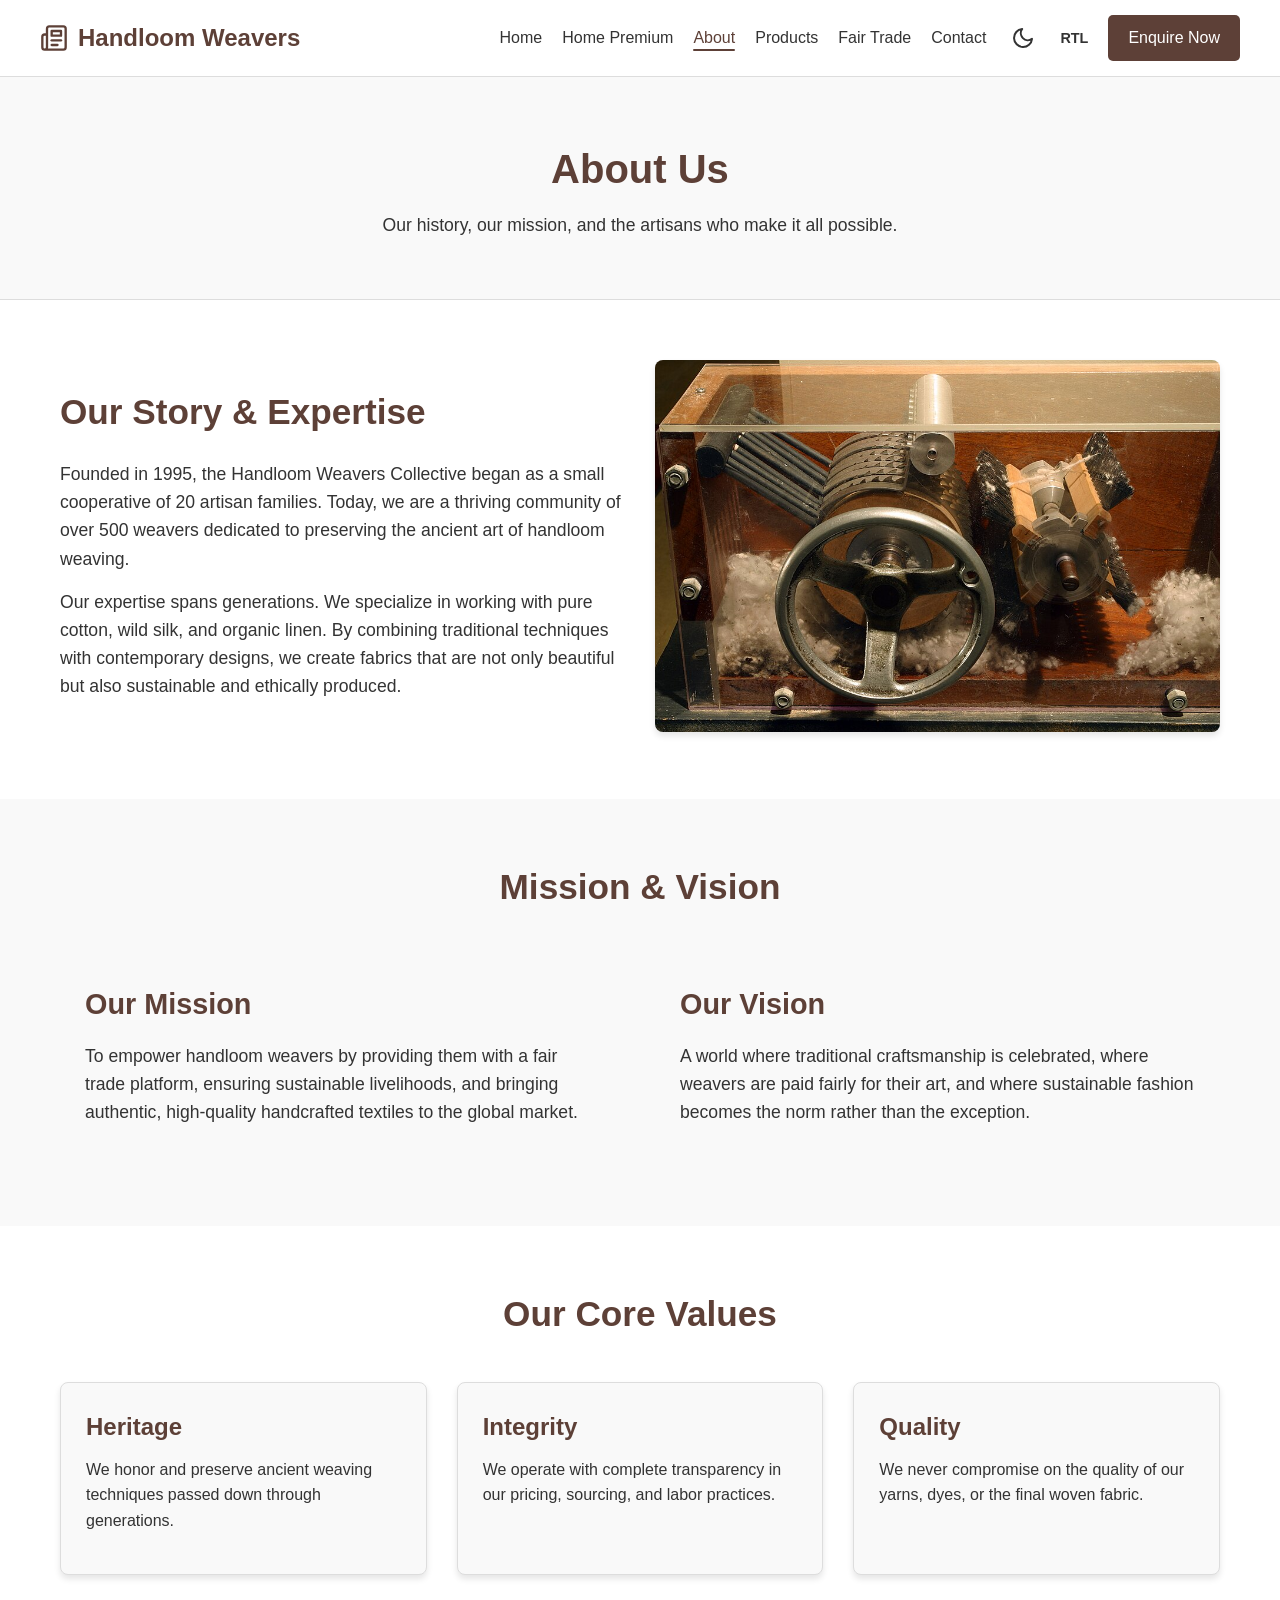
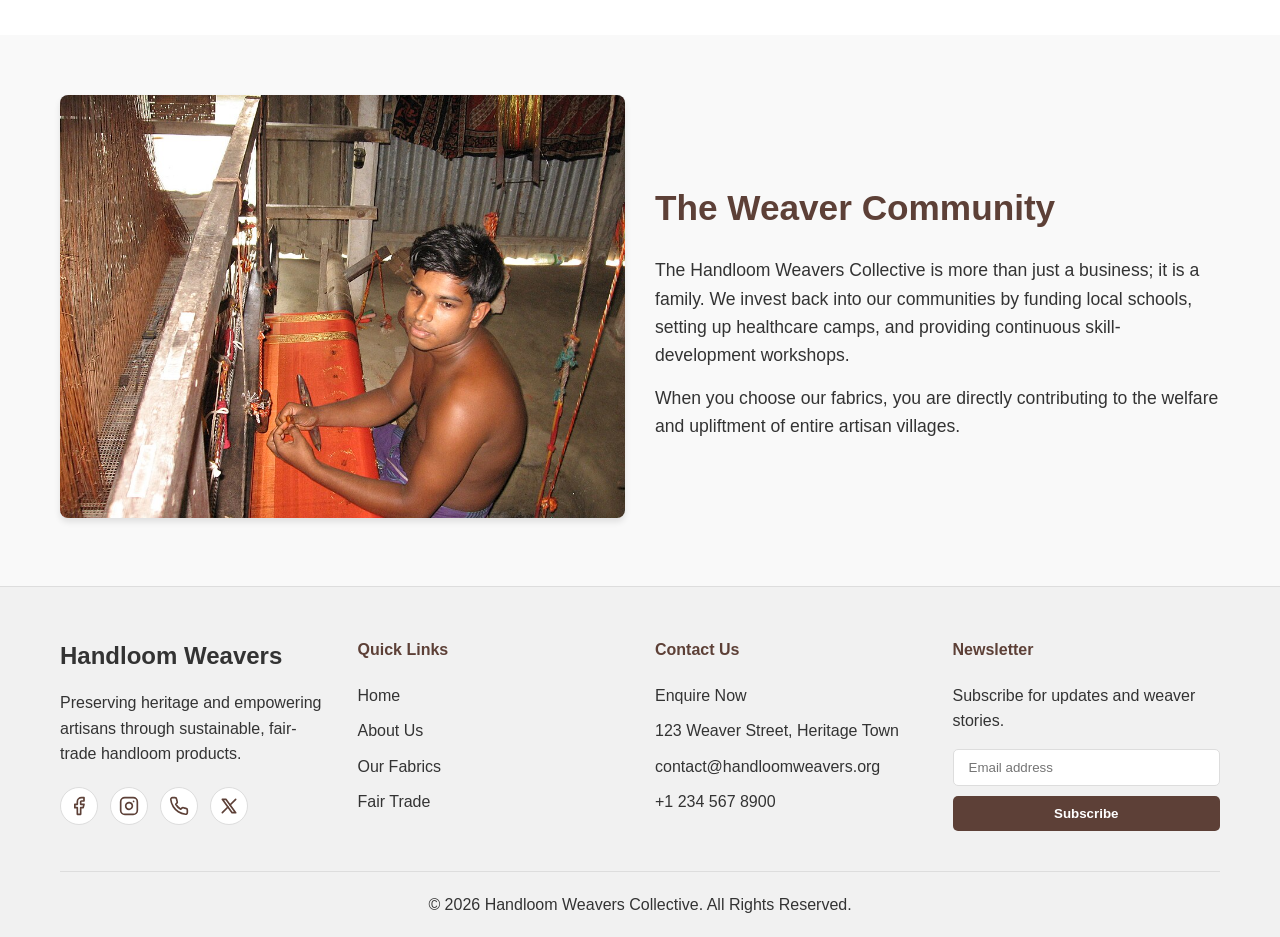
==== about.html @ 8467723a "firstPush" ====
<!DOCTYPE html>
<html lang="en" dir="ltr">
<head>
    <meta charset="UTF-8">
    <meta name="viewport" content="width=device-width, initial-scale=1.0">
    <title>Handloom Weavers Collective - About Us</title>
    <link rel="stylesheet" href="css/style.css">
</head>
<body>
    <!-- Header -->
    <header>
        <div class="container header-inner">
            <a href="index.html" class="logo">
                <svg xmlns="http://www.webkit.org/2000/svg" width="28" height="28" viewBox="0 0 24 24" fill="none" stroke="currentColor" stroke-width="2" stroke-linecap="round" stroke-linejoin="round">
                    <path d="M4 22h16a2 2 0 0 0 2-2V4a2 2 0 0 0-2-2H8a2 2 0 0 0-2 2v16a2 2 0 0 1-2 2Zm0 0a2 2 0 0 1-2-2v-9c0-1.1.9-2 2-2h2"/>
                    <path d="M18 14h-8"/>
                    <path d="M15 18h-5"/>
                    <path d="M10 6h8v4h-8V6Z"/>
                </svg>
                Handloom Weavers
            </a>
            
            <button class="icon-btn mobile-menu-btn" id="mobile-menu-btn">
                <svg xmlns="http://www.webkit.org/2000/svg" width="24" height="24" viewBox="0 0 24 24" fill="none" stroke="currentColor" stroke-width="2" stroke-linecap="round" stroke-linejoin="round"><line x1="4" x2="20" y1="12" y2="12"/><line x1="4" x2="20" y1="6" y2="6"/><line x1="4" x2="20" y1="18" y2="18"/></svg>
            </button>

            <ul class="nav-links" id="nav-links">
                <li><a href="index.html">Home</a></li>
                <li><a href="home-2.html">Home Premium</a></li>
                <li><a href="about.html" class="active">About</a></li>
                <li><a href="products.html">Products</a></li>
                <li><a href="fair-trade.html">Fair Trade</a></li>
                <li><a href="contact.html">Contact</a></li>
                <li class="header-actions">
                    <button class="icon-btn" id="theme-toggle" aria-label="Toggle Theme"></button>
                    <button class="icon-btn" id="dir-toggle" aria-label="Toggle Direction"></button>
                    <a href="contact.html" class="btn btn-primary">Enquire Now</a>
                </li>
            </ul>
        </div>
    </header>

    <!-- Page Header (Hero) -->
    <div style="background-color: var(--card-bg); padding: 60px 0; text-align: center; border-bottom: 1px solid var(--border-color);">
        <div class="container">
            <h1 style="color: var(--primary-color); font-size: 2.5rem; margin-bottom: 10px;">About Us</h1>
            <p style="font-size: 1.1rem; max-width: 600px; margin: 0 auto;">Our history, our mission, and the artisans who make it all possible.</p>
        </div>
    </div>

    <!-- Section 1: Our Story -->
    <section>
        <div class="container">
            <div class="grid grid-2" style="align-items: center;">
                <div>
                    <h2 class="section-title" style="text-align: left; margin-bottom: 20px;">Our Story & Expertise</h2>
                    <p style="margin-bottom: 15px; font-size: 1.1rem;">Founded in 1995, the Handloom Weavers Collective began as a small cooperative of 20 artisan families. Today, we are a thriving community of over 500 weavers dedicated to preserving the ancient art of handloom weaving.</p>
                    <p style="margin-bottom: 15px; font-size: 1.1rem;">Our expertise spans generations. We specialize in working with pure cotton, wild silk, and organic linen. By combining traditional techniques with contemporary designs, we create fabrics that are not only beautiful but also sustainable and ethically produced.</p>
                </div>
                <div>
                    <img src="assets/about_weavers.jpg" alt="Weavers working together" style="width: 100%; border-radius: 8px; box-shadow: var(--shadow);">
                </div>
            </div>
        </div>
    </section>

    <!-- Section 2: Mission & Vision -->
    <section style="background-color: var(--card-bg);">
        <div class="container text-center">
            <h2 class="section-title">Mission & Vision</h2>
            <div class="grid grid-2">
                <div class="card" style="border: none; box-shadow: none; background: transparent;">
                    <h3 style="color: var(--primary-color); font-size: 1.8rem; margin-bottom: 15px;">Our Mission</h3>
                    <p style="font-size: 1.1rem;">To empower handloom weavers by providing them with a fair trade platform, ensuring sustainable livelihoods, and bringing authentic, high-quality handcrafted textiles to the global market.</p>
                </div>
                <div class="card" style="border: none; box-shadow: none; background: transparent;">
                    <h3 style="color: var(--primary-color); font-size: 1.8rem; margin-bottom: 15px;">Our Vision</h3>
                    <p style="font-size: 1.1rem;">A world where traditional craftsmanship is celebrated, where weavers are paid fairly for their art, and where sustainable fashion becomes the norm rather than the exception.</p>
                </div>
            </div>
        </div>
    </section>

    <!-- Section 3: Core Values -->
    <section>
        <div class="container text-center">
            <h2 class="section-title">Our Core Values</h2>
            <div class="grid">
                <div class="card">
                    <h3 style="margin-bottom: 10px;">Heritage</h3>
                    <p>We honor and preserve ancient weaving techniques passed down through generations.</p>
                </div>
                <div class="card">
                    <h3 style="margin-bottom: 10px;">Integrity</h3>
                    <p>We operate with complete transparency in our pricing, sourcing, and labor practices.</p>
                </div>
                <div class="card">
                    <h3 style="margin-bottom: 10px;">Quality</h3>
                    <p>We never compromise on the quality of our yarns, dyes, or the final woven fabric.</p>
                </div>
            </div>
        </div>
    </section>

    <!-- Section 4: The Community -->
    <section style="background-color: var(--card-bg);">
        <div class="container">
            <div class="grid grid-2" style="align-items: center;">
                <div>
                    <img src="assets/weaver_silk.jpg" alt="Weaving Community" style="width: 100%; border-radius: 8px; box-shadow: var(--shadow);">
                </div>
                <div>
                    <h2 class="section-title" style="text-align: left; margin-bottom: 20px;">The Weaver Community</h2>
                    <p style="margin-bottom: 15px; font-size: 1.1rem;">The Handloom Weavers Collective is more than just a business; it is a family. We invest back into our communities by funding local schools, setting up healthcare camps, and providing continuous skill-development workshops.</p>
                    <p style="font-size: 1.1rem;">When you choose our fabrics, you are directly contributing to the welfare and upliftment of entire artisan villages.</p>
                </div>
            </div>
        </div>
    </section>

    <!-- Footer -->
    <footer>
        <div class="container">
            <div class="footer-grid">
                <div class="footer-col">
                    <a href="index.html" class="logo" style="margin-bottom: 15px;">
                        Handloom Weavers
                    </a>
                    <p>Preserving heritage and empowering artisans through sustainable, fair-trade handloom products.</p>
                    <div class="social-icons">
                        <a href="#" aria-label="Facebook"><svg xmlns="http://www.webkit.org/2000/svg" width="20" height="20" viewBox="0 0 24 24" fill="none" stroke="currentColor" stroke-width="2" stroke-linecap="round" stroke-linejoin="round"><path d="M18 2h-3a5 5 0 0 0-5 5v3H7v4h3v8h4v-8h3l1-4h-4V7a1 1 0 0 1 1-1h3z"/></svg></a>
                        <a href="#" aria-label="Instagram"><svg xmlns="http://www.webkit.org/2000/svg" width="20" height="20" viewBox="0 0 24 24" fill="none" stroke="currentColor" stroke-width="2" stroke-linecap="round" stroke-linejoin="round"><rect width="20" height="20" x="2" y="2" rx="5" ry="5"/><path d="M16 11.37A4 4 0 1 1 12.63 8 4 4 0 0 1 16 11.37z"/><line x1="17.5" x2="17.51" y1="6.5" y2="6.5"/></svg></a>
                        <a href="#" aria-label="WhatsApp"><svg xmlns="http://www.webkit.org/2000/svg" width="20" height="20" viewBox="0 0 24 24" fill="none" stroke="currentColor" stroke-width="2" stroke-linecap="round" stroke-linejoin="round"><path d="M22 16.92v3a2 2 0 0 1-2.18 2 19.79 19.79 0 0 1-8.63-3.07 19.5 19.5 0 0 1-6-6 19.79 19.79 0 0 1-3.07-8.67A2 2 0 0 1 4.11 2h3a2 2 0 0 1 2 1.72 12.84 12.84 0 0 0 .7 2.81 2 2 0 0 1-.45 2.11L8.09 9.91a16 16 0 0 0 6 6l1.27-1.27a2 2 0 0 1 2.11-.45 12.84 12.84 0 0 0 2.81.7A2 2 0 0 1 22 16.92z"/></svg></a>
                        <a href="#" aria-label="X (Twitter)"><svg xmlns="http://www.webkit.org/2000/svg" width="20" height="20" viewBox="0 0 24 24" fill="none" stroke="currentColor" stroke-width="2" stroke-linecap="round" stroke-linejoin="round"><path d="M4 4l11.733 16h4.267l-11.733 -16z"/><path d="M4 20l6.768 -6.768m2.46 -2.46l6.772 -6.772"/></svg></a>
                    </div>
                </div>
                <div class="footer-col">
                    <h4>Quick Links</h4>
                    <ul>
                        <li><a href="index.html">Home</a></li>
                        <li><a href="about.html">About Us</a></li>
                        <li><a href="products.html">Our Fabrics</a></li>
                        <li><a href="fair-trade.html">Fair Trade</a></li>
                    </ul>
                </div>
                <div class="footer-col">
                    <h4>Contact Us</h4>
                    <ul>
                        <li><a href="contact.html">Enquire Now</a></li>
                        <li>123 Weaver Street, Heritage Town</li>
                        <li>contact@handloomweavers.org</li>
                        <li>+1 234 567 8900</li>
                    </ul>
                </div>
                <div class="footer-col">
                    <h4>Newsletter</h4>
                    <p style="margin-bottom: 15px;">Subscribe for updates and weaver stories.</p>
                    <form action="#" class="footer-newsletter" onsubmit="event.preventDefault(); alert('Subscribed successfully!');">
                        <input type="email" placeholder="Email address" required>
                        <button type="submit" class="btn btn-primary">Subscribe</button>
                    </form>
                </div>
            </div>
            <div class="footer-bottom">
                <p>&copy; 2026 Handloom Weavers Collective. All Rights Reserved.</p>
            </div>
        </div>
    </footer>

    <!-- Back to Top Button -->
    <button id="backToTop" class="back-to-top" aria-label="Back to top">
        <svg xmlns="http://www.webkit.org/2000/svg" width="24" height="24" viewBox="0 0 24 24" fill="none" stroke="currentColor" stroke-width="2" stroke-linecap="round" stroke-linejoin="round"><path d="m18 15-6-6-6 6"/></svg>
    </button>

    <script src="js/script.js"></script>
</body>
</html>
---- css/style.css ----
:root {
    --primary-color: #5d4037; /* Dark Brown */
    --secondary-color: #d4a373; /* Soft Orange/Tan */
    --bg-color: #ffffff;
    --text-color: #333333;
    --card-bg: #f9f9f9;
    --border-color: #dddddd;
    --header-bg: #ffffff;
    --footer-bg: #f1f1f1;
    --btn-primary-text: #ffffff;
    --btn-secondary-text: #5d4037;
    --shadow: 0 4px 6px rgba(0,0,0,0.1);
}

[data-theme="dark"] {
    --primary-color: #d4a373;
    --secondary-color: #5d4037;
    --bg-color: #121212;
    --text-color: #e0e0e0;
    --card-bg: #1e1e1e;
    --border-color: #333333;
    --header-bg: #1a1a1a;
    --footer-bg: #0d0d0d;
    --btn-primary-text: #121212;
    --btn-secondary-text: #d4a373;
    --shadow: 0 4px 6px rgba(255,255,255,0.05);
}

/* Global Reset & Base */
* { box-sizing: border-box; margin: 0; padding: 0; }
body {
    font-family: 'Segoe UI', Tahoma, Geneva, Verdana, sans-serif;
    background-color: var(--bg-color);
    color: var(--text-color);
    line-height: 1.6;
    transition: background-color 0.3s, color 0.3s;
}

/* Logical properties for RTL/LTR support */
.container {
    max-width: 1200px;
    margin: 0 auto;
    padding: 0 20px;
}

/* Header */
header {
    background-color: var(--header-bg);
    border-bottom: 1px solid var(--border-color);
    position: sticky;
    top: 0;
    z-index: 1000;
}
.header-inner {
    display: flex;
    justify-content: space-between;
    align-items: center;
    padding: 15px 0;
}
.logo {
    font-size: 1.5rem;
    font-weight: bold;
    color: var(--primary-color);
    text-decoration: none;
    display: flex;
    align-items: center;
    gap: 10px;
}
.nav-links {
    display: flex;
    gap: 20px;
    list-style: none;
    align-items: center;
}
.nav-links a {
    text-decoration: none;
    color: var(--text-color);
    font-weight: 500;
    transition: color 0.3s;
    position: relative;
}

.nav-links a:not(.btn):hover,
.nav-links a:not(.btn).active {
    color: var(--primary-color);
}

.nav-links a:not(.btn).active::after {
    content: '';
    position: absolute;
    bottom: -5px;
    left: 0;
    width: 100%;
    height: 2px;
    background-color: var(--primary-color);
    border-radius: 2px;
}
.header-actions {
    display: flex;
    align-items: center;
    gap: 15px;
}
.icon-btn {
    background: none;
    border: none;
    color: var(--text-color);
    cursor: pointer;
    font-size: 1.2rem;
    display: flex;
    align-items: center;
    justify-content: center;
    padding: 5px;
}

/* Buttons */
.btn {
    padding: 10px 20px;
    border-radius: 5px;
    font-weight: 600;
    cursor: pointer;
    text-decoration: none;
    display: inline-block;
    border: none;
    transition: opacity 0.2s;
    text-align: center;
}
.btn:hover { opacity: 0.9; }
.btn.btn-primary {
    background-color: var(--primary-color);
    color: var(--btn-primary-text);
}
.btn.btn-secondary {
    background-color: transparent;
    border: 2px solid var(--primary-color);
    color: var(--primary-color);
}
[data-theme="dark"] .btn.btn-secondary {
    border-color: var(--primary-color);
    color: var(--primary-color);
}

/* Hero Section */
.hero {
    padding: 100px 0;
    text-align: center;
    background-color: var(--card-bg);
    border-bottom: 1px solid var(--border-color);
    background-size: cover;
    background-position: center;
    position: relative;
}
.hero-premium {
    padding: 120px 0;
    background: linear-gradient(rgba(0,0,0,0.5), rgba(0,0,0,0.5)), url('../assets/hero-bg.jpg');
    background-size: cover;
    background-position: center;
    color: #ffffff;
}
.hero-premium h1, .hero-premium p {
    color: #ffffff;
}
.hero h1 {
    font-size: 3rem;
    margin-bottom: 20px;
    color: var(--primary-color);
}
.hero-premium h1 {
    color: #ffffff;
}
.hero p {
    font-size: 1.2rem;
    margin-bottom: 30px;
    max-width: 800px;
    margin-inline: auto;
}
.hero-actions {
    display: flex;
    gap: 15px;
    justify-content: center;
}

/* Sections */
section { padding: 60px 0; }
.section-title {
    text-align: center;
    font-size: 2.2rem;
    margin-bottom: 40px;
    color: var(--primary-color);
}
.section-subtitle {
    text-align: center;
    font-size: 1.2rem;
    margin-bottom: 40px;
    margin-top: -20px;
}
.grid {
    display: grid;
    grid-template-columns: repeat(auto-fit, minmax(300px, 1fr));
    gap: 30px;
}
.grid-2 {
    grid-template-columns: repeat(auto-fit, minmax(400px, 1fr));
}

/* Cards */
.card {
    background-color: var(--card-bg);
    border: 1px solid var(--border-color);
    border-radius: 8px;
    padding: 25px;
    box-shadow: var(--shadow);
    transition: transform 0.2s;
}
.card:hover { transform: translateY(-5px); }
.card img {
    width: 100%;
    height: 250px;
    object-fit: cover;
    border-radius: 5px;
    margin-bottom: 15px;
}
.card h3 { margin-bottom: 10px; color: var(--primary-color); font-size: 1.5rem; }
.card p { margin-bottom: 15px; }

/* Forms */
.form-group { margin-bottom: 20px; text-align: start; }
.form-group label {
    display: block;
    margin-bottom: 5px;
    font-weight: 500;
}
.form-control {
    width: 100%;
    padding: 12px;
    border: 1px solid var(--border-color);
    border-radius: 5px;
    background-color: var(--bg-color);
    color: var(--text-color);
    font-family: inherit;
}
textarea.form-control { resize: vertical; min-height: 120px; }

/* Contact Section */
.contact-grid {
    display: grid;
    grid-template-columns: 1fr 1fr;
    gap: 50px;
}
.contact-info { padding-top: 20px; }
.contact-info-item {
    margin-bottom: 20px;
    display: flex;
    align-items: flex-start;
    gap: 15px;
}
.contact-info-item i {
    font-size: 1.5rem;
    color: var(--primary-color);
    margin-top: 5px;
}

/* Footer */
footer {
    background-color: var(--footer-bg);
    padding: 50px 0 20px;
    border-top: 1px solid var(--border-color);
    text-align: center;
}
.footer-grid {
    display: grid;
    grid-template-columns: repeat(auto-fit, minmax(200px, 1fr));
    gap: 30px;
    text-align: start;
    margin-bottom: 40px;
}
.footer-col h4 {
    color: var(--primary-color);
    margin-bottom: 20px;
}
.footer-col ul { list-style: none; padding: 0; }
.footer-col ul li { margin-bottom: 10px; }
.footer-col a { color: var(--text-color); text-decoration: none; }
.footer-col a:hover { color: var(--primary-color); }
.footer-bottom {
    padding-top: 20px;
    border-top: 1px solid var(--border-color);
}

/* Mobile Nav */
.mobile-menu-btn { display: none; }
@media (max-width: 768px) {
    .nav-links {
        display: none;
        flex-direction: column;
        position: absolute;
        top: 100%;
        left: 0;
        right: 0;
        background-color: var(--header-bg);
        padding: 20px;
        border-bottom: 1px solid var(--border-color);
        box-shadow: 0 4px 6px rgba(0,0,0,0.1);
    }
    .nav-links.active { display: flex; }
    .mobile-menu-btn { display: block; }
    .contact-grid { grid-template-columns: 1fr; }
}

/* RTL Support */
[dir="rtl"] .nav-links { padding-inline-start: 0; }
[dir="rtl"] .footer-col ul { padding-inline-start: 0; }
[dir="rtl"] .contact-info-item i { margin-top: 5px; margin-left: 15px; margin-right: 0; }

/* Social Icons */
.social-icons {
    display: flex;
    gap: 12px;
    margin-top: 20px;
}
.social-icons a {
    display: inline-flex;
    align-items: center;
    justify-content: center;
    width: 38px;
    height: 38px;
    border-radius: 50%;
    background-color: var(--bg-color);
    color: var(--primary-color);
    transition: all 0.3s ease;
    border: 1px solid var(--border-color);
}
.social-icons a:hover {
    background-color: var(--primary-color);
    color: var(--bg-color);
    transform: translateY(-3px);
}

/* Footer Newsletter */
.footer-newsletter {
    display: flex;
    flex-direction: column;
    gap: 10px;
}
.footer-newsletter input {
    padding: 10px 15px;
    border: 1px solid var(--border-color);
    border-radius: 5px;
    background-color: var(--bg-color);
    color: var(--text-color);
    width: 100%;
    font-family: inherit;
}

/* Back to Top Button */
.back-to-top {
    position: fixed;
    bottom: 30px;
    right: 30px;
    width: 45px;
    height: 45px;
    border-radius: 50%;
    background-color: var(--primary-color);
    color: var(--btn-primary-text);
    border: none;
    cursor: pointer;
    display: flex;
    align-items: center;
    justify-content: center;
    box-shadow: 0 4px 10px rgba(0,0,0,0.3);
    opacity: 0;
    visibility: hidden;
    transform: translateY(20px);
    transition: all 0.3s ease;
    z-index: 999;
}
.back-to-top.show {
    opacity: 1;
    visibility: visible;
    transform: translateY(0);
}
.back-to-top:hover {
    background-color: var(--secondary-color);
    color: #ffffff;
}
[dir="rtl"] .back-to-top {
    right: auto;
    left: 30px;
}
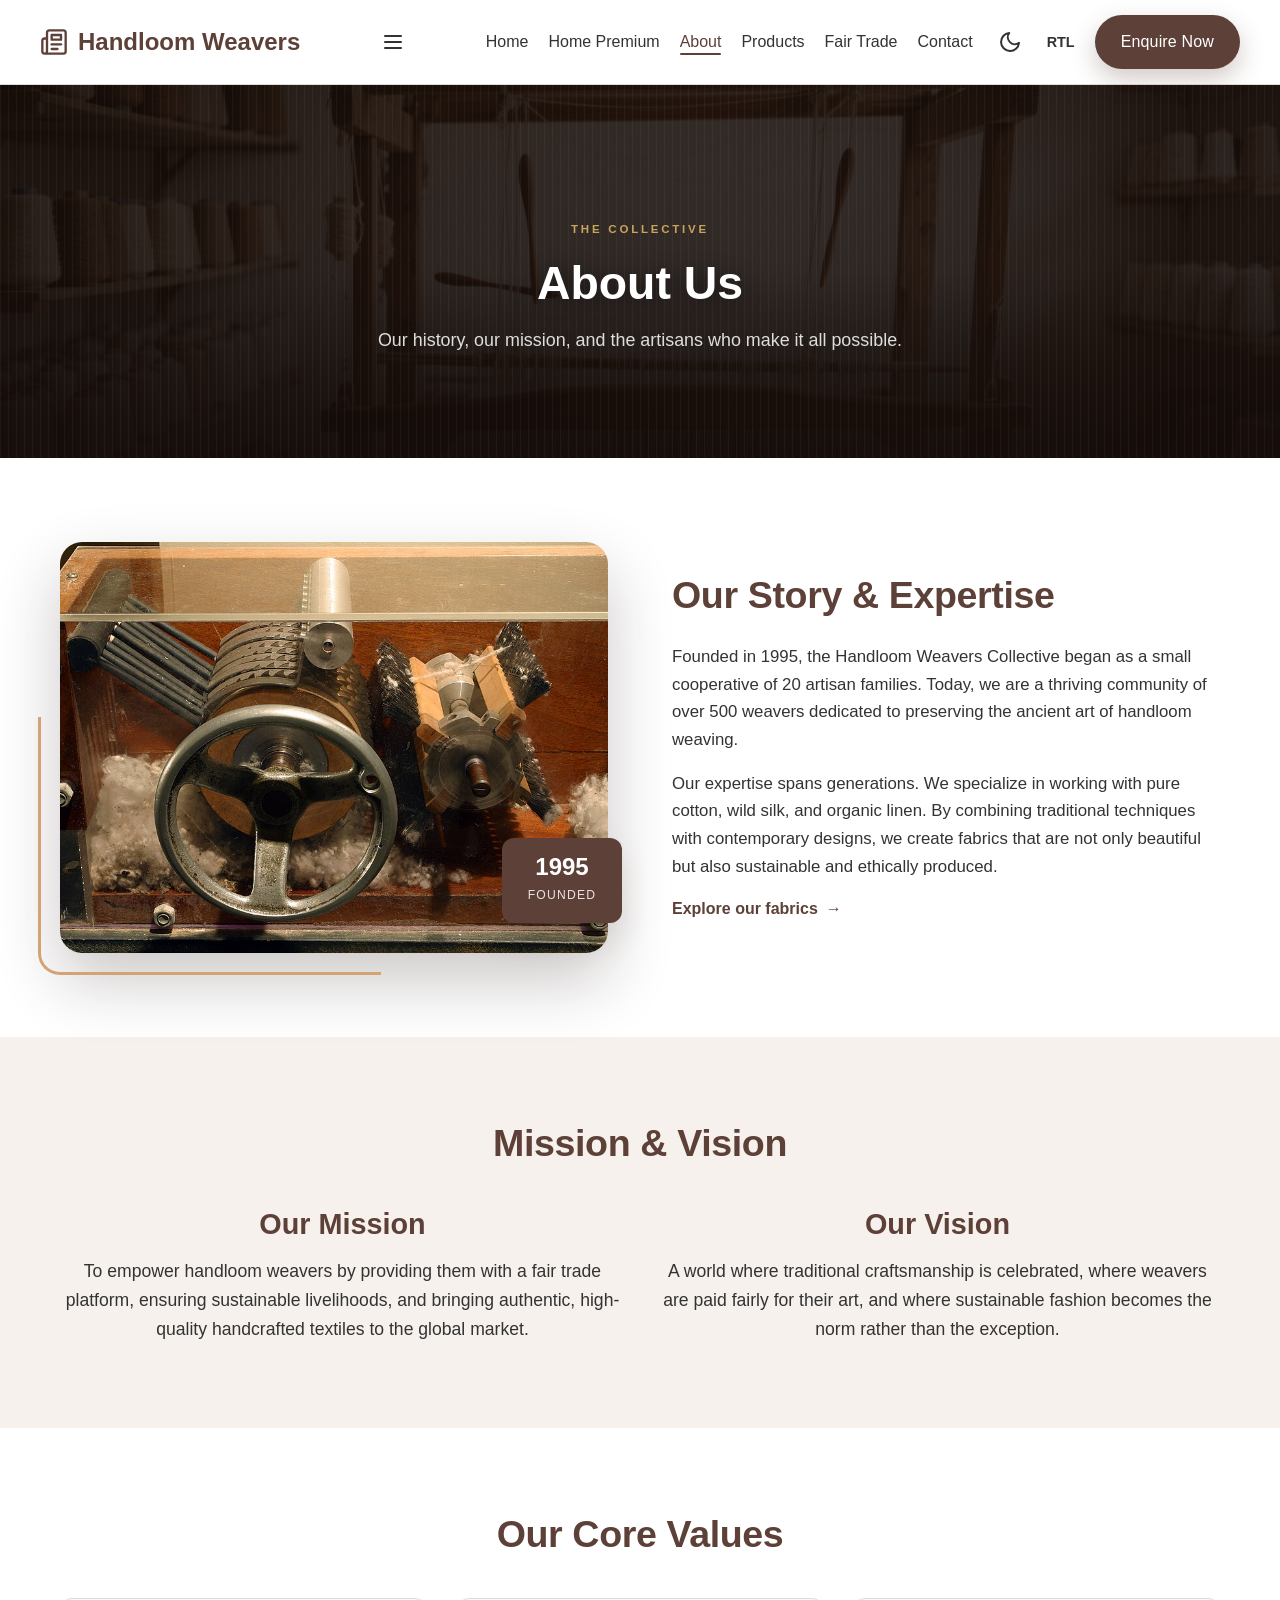
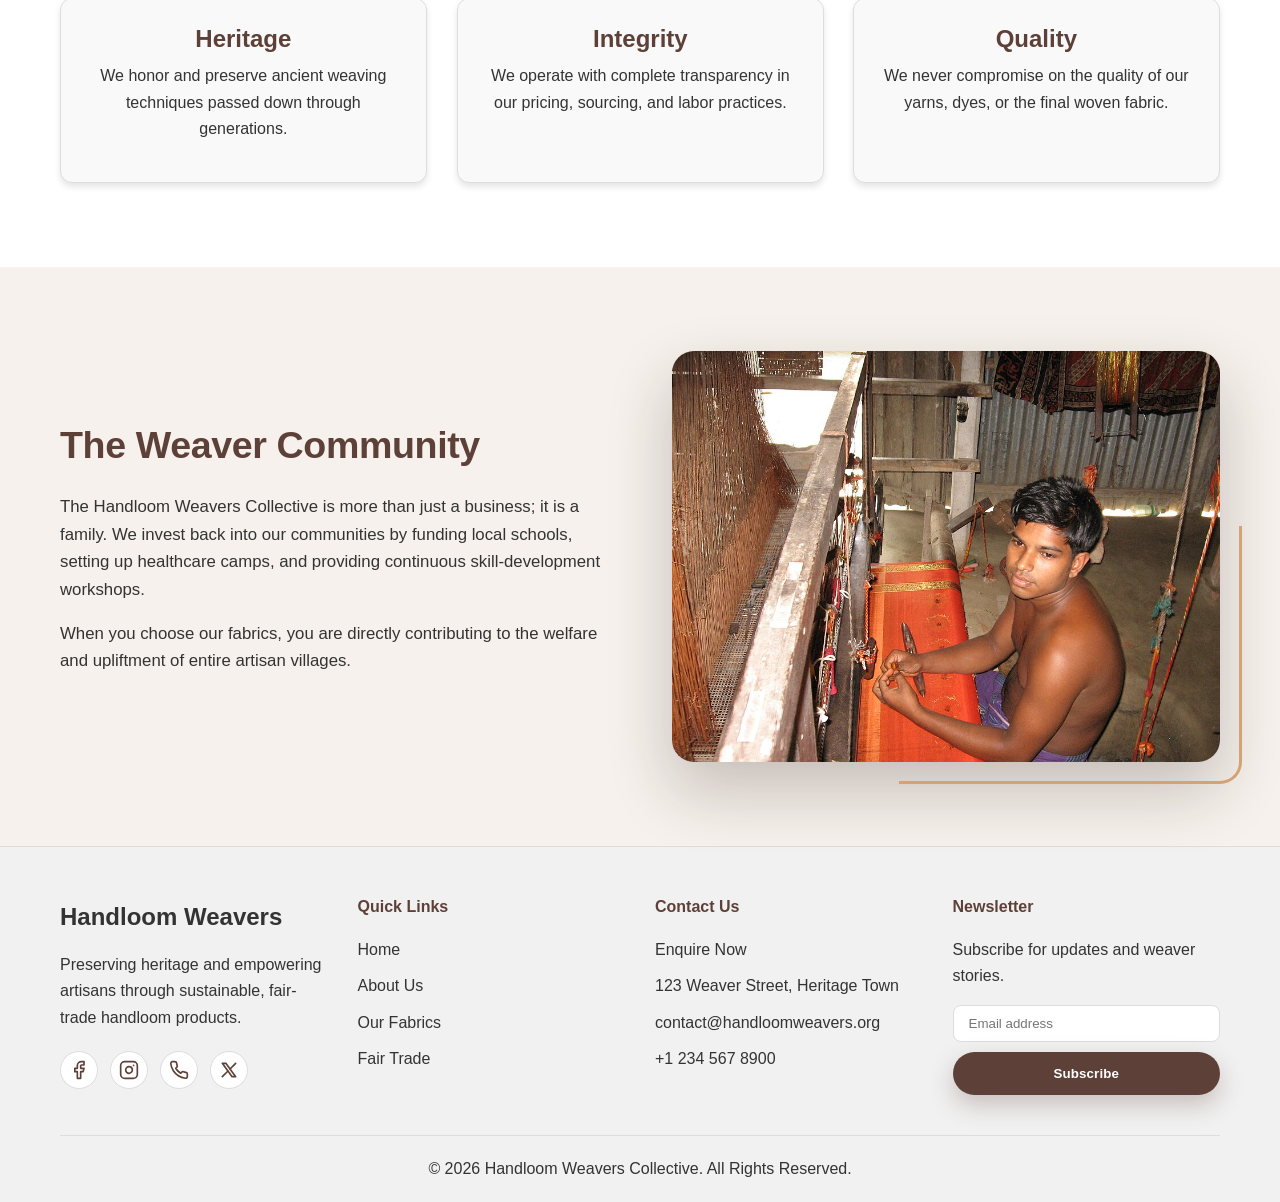
==== commit f5f1ad4a: "Rework site visuals: new Home hero collage and refreshed page imagery Replace the Home hero with an " ====
--- a/about.html
+++ b/about.html
@@ -4,6 +4,7 @@
     <meta charset="UTF-8">
     <meta name="viewport" content="width=device-width, initial-scale=1.0">
     <title>Handloom Weavers Collective - About Us</title>
+    <script>document.documentElement.classList.add('js');</script>
     <link rel="stylesheet" href="css/style.css">
 </head>
 <body>
@@ -40,40 +41,48 @@
         </div>
     </header>
 
-    <!-- Page Header (Hero) -->
-    <div style="background-color: var(--card-bg); padding: 60px 0; text-align: center; border-bottom: 1px solid var(--border-color);">
+    <!-- Page Hero
+         Image asset: assets/banner_weaving.jpg -->
+    <section class="page-hero" style="background-image: url('assets/banner_weaving.jpg');">
         <div class="container">
-            <h1 style="color: var(--primary-color); font-size: 2.5rem; margin-bottom: 10px;">About Us</h1>
-            <p style="font-size: 1.1rem; max-width: 600px; margin: 0 auto;">Our history, our mission, and the artisans who make it all possible.</p>
+            <span class="page-hero__eyebrow">The Collective</span>
+            <h1>About Us</h1>
+            <p>Our history, our mission, and the artisans who make it all possible.</p>
         </div>
-    </div>
+    </section>
 
-    <!-- Section 1: Our Story -->
+    <!-- Section 1: Our Story
+         Image asset: assets/about_weavers.jpg -->
     <section>
         <div class="container">
-            <div class="grid grid-2" style="align-items: center;">
-                <div>
-                    <h2 class="section-title" style="text-align: left; margin-bottom: 20px;">Our Story & Expertise</h2>
-                    <p style="margin-bottom: 15px; font-size: 1.1rem;">Founded in 1995, the Handloom Weavers Collective began as a small cooperative of 20 artisan families. Today, we are a thriving community of over 500 weavers dedicated to preserving the ancient art of handloom weaving.</p>
-                    <p style="margin-bottom: 15px; font-size: 1.1rem;">Our expertise spans generations. We specialize in working with pure cotton, wild silk, and organic linen. By combining traditional techniques with contemporary designs, we create fabrics that are not only beautiful but also sustainable and ethically produced.</p>
+            <div class="split">
+                <div class="split__media split__media--framed reveal">
+                    <img src="assets/about_weavers.jpg" alt="Weavers working together">
+                    <div class="split__badge">
+                        <strong>1995</strong>
+                        <span>Founded</span>
+                    </div>
                 </div>
-                <div>
-                    <img src="assets/about_weavers.jpg" alt="Weavers working together" style="width: 100%; border-radius: 8px; box-shadow: var(--shadow);">
+                <div class="split__body reveal reveal--delay-1">
+                    <h2 class="section-title">Our Story &amp; Expertise</h2>
+                    <p>Founded in 1995, the Handloom Weavers Collective began as a small cooperative of 20 artisan families. Today, we are a thriving community of over 500 weavers dedicated to preserving the ancient art of handloom weaving.</p>
+                    <p>Our expertise spans generations. We specialize in working with pure cotton, wild silk, and organic linen. By combining traditional techniques with contemporary designs, we create fabrics that are not only beautiful but also sustainable and ethically produced.</p>
+                    <a href="products.html" class="link-arrow">Explore our fabrics</a>
                 </div>
             </div>
         </div>
     </section>
 
     <!-- Section 2: Mission & Vision -->
-    <section style="background-color: var(--card-bg);">
+    <section class="section-tint">
         <div class="container text-center">
-            <h2 class="section-title">Mission & Vision</h2>
+            <h2 class="section-title reveal">Mission &amp; Vision</h2>
             <div class="grid grid-2">
-                <div class="card" style="border: none; box-shadow: none; background: transparent;">
+                <div class="reveal reveal--delay-1">
                     <h3 style="color: var(--primary-color); font-size: 1.8rem; margin-bottom: 15px;">Our Mission</h3>
                     <p style="font-size: 1.1rem;">To empower handloom weavers by providing them with a fair trade platform, ensuring sustainable livelihoods, and bringing authentic, high-quality handcrafted textiles to the global market.</p>
                 </div>
-                <div class="card" style="border: none; box-shadow: none; background: transparent;">
+                <div class="reveal reveal--delay-2">
                     <h3 style="color: var(--primary-color); font-size: 1.8rem; margin-bottom: 15px;">Our Vision</h3>
                     <p style="font-size: 1.1rem;">A world where traditional craftsmanship is celebrated, where weavers are paid fairly for their art, and where sustainable fashion becomes the norm rather than the exception.</p>
                 </div>
@@ -84,17 +93,17 @@
     <!-- Section 3: Core Values -->
     <section>
         <div class="container text-center">
-            <h2 class="section-title">Our Core Values</h2>
+            <h2 class="section-title reveal">Our Core Values</h2>
             <div class="grid">
-                <div class="card">
+                <div class="card reveal reveal--delay-1">
                     <h3 style="margin-bottom: 10px;">Heritage</h3>
                     <p>We honor and preserve ancient weaving techniques passed down through generations.</p>
                 </div>
-                <div class="card">
+                <div class="card reveal reveal--delay-2">
                     <h3 style="margin-bottom: 10px;">Integrity</h3>
                     <p>We operate with complete transparency in our pricing, sourcing, and labor practices.</p>
                 </div>
-                <div class="card">
+                <div class="card reveal reveal--delay-3">
                     <h3 style="margin-bottom: 10px;">Quality</h3>
                     <p>We never compromise on the quality of our yarns, dyes, or the final woven fabric.</p>
                 </div>
@@ -102,17 +111,18 @@
         </div>
     </section>
 
-    <!-- Section 4: The Community -->
-    <section style="background-color: var(--card-bg);">
+    <!-- Section 4: The Community
+         Image asset: assets/weaver_silk.jpg -->
+    <section class="section-tint">
         <div class="container">
-            <div class="grid grid-2" style="align-items: center;">
-                <div>
-                    <img src="assets/weaver_silk.jpg" alt="Weaving Community" style="width: 100%; border-radius: 8px; box-shadow: var(--shadow);">
+            <div class="split split--reverse">
+                <div class="split__media split__media--framed split__media--aligned reveal">
+                    <img src="assets/weaver_silk.jpg" alt="Weaving Community">
                 </div>
-                <div>
-                    <h2 class="section-title" style="text-align: left; margin-bottom: 20px;">The Weaver Community</h2>
-                    <p style="margin-bottom: 15px; font-size: 1.1rem;">The Handloom Weavers Collective is more than just a business; it is a family. We invest back into our communities by funding local schools, setting up healthcare camps, and providing continuous skill-development workshops.</p>
-                    <p style="font-size: 1.1rem;">When you choose our fabrics, you are directly contributing to the welfare and upliftment of entire artisan villages.</p>
+                <div class="split__body reveal reveal--delay-1">
+                    <h2 class="section-title">The Weaver Community</h2>
+                    <p>The Handloom Weavers Collective is more than just a business; it is a family. We invest back into our communities by funding local schools, setting up healthcare camps, and providing continuous skill-development workshops.</p>
+                    <p>When you choose our fabrics, you are directly contributing to the welfare and upliftment of entire artisan villages.</p>
                 </div>
             </div>
         </div>
--- a/css/style.css
+++ b/css/style.css
@@ -1,55 +1,101 @@
+/* =========================================================
+   Handloom Weavers Collective — Global Stylesheet
+   1.  Design tokens
+   2.  Base, layout & typography
+   3.  Header & navigation
+   4.  Buttons & pills
+   5.  Hero system (Home / Premium / Inner page)
+   6.  Sections, cards & grids
+   7.  Split layouts & framed imagery
+   8.  Full-width image bands
+   9.  Gallery mosaic
+   10. Stats & feature cards
+   11. Forms & contact
+   12. Footer
+   13. Utilities, animations & scroll reveal
+   14. Responsive
+   ========================================================= */
+
+/* ---------- 1. Design tokens ---------- */
 :root {
     --primary-color: #5d4037; /* Dark Brown */
     --secondary-color: #d4a373; /* Soft Orange/Tan */
+    --accent-gold: #c8a45c;
     --bg-color: #ffffff;
     --text-color: #333333;
+    --muted-color: #6f645e;
     --card-bg: #f9f9f9;
+    --tint-bg: #f6f1ec;
     --border-color: #dddddd;
     --header-bg: #ffffff;
     --footer-bg: #f1f1f1;
     --btn-primary-text: #ffffff;
     --btn-secondary-text: #5d4037;
     --shadow: 0 4px 6px rgba(0,0,0,0.1);
+    --shadow-md: 0 14px 34px rgba(66, 44, 32, 0.13);
+    --shadow-lg: 0 28px 64px rgba(40, 26, 20, 0.24);
+    --radius-sm: 8px;
+    --radius: 12px;
+    --radius-lg: 22px;
+    --deep-start: #2b1c15;
+    --deep-end: #170f0b;
 }
 
 [data-theme="dark"] {
     --primary-color: #d4a373;
     --secondary-color: #5d4037;
+    --accent-gold: #e0c07a;
     --bg-color: #121212;
     --text-color: #e0e0e0;
+    --muted-color: #a89f9a;
     --card-bg: #1e1e1e;
+    --tint-bg: #191513;
     --border-color: #333333;
     --header-bg: #1a1a1a;
     --footer-bg: #0d0d0d;
     --btn-primary-text: #121212;
     --btn-secondary-text: #d4a373;
     --shadow: 0 4px 6px rgba(255,255,255,0.05);
-}
-
-/* Global Reset & Base */
+    --shadow-md: 0 14px 34px rgba(0,0,0,0.5);
+    --shadow-lg: 0 28px 64px rgba(0,0,0,0.65);
+}
+
+/* ---------- 2. Base, layout & typography ---------- */
 * { box-sizing: border-box; margin: 0; padding: 0; }
+
 body {
     font-family: 'Segoe UI', Tahoma, Geneva, Verdana, sans-serif;
     background-color: var(--bg-color);
     color: var(--text-color);
-    line-height: 1.6;
+    line-height: 1.65;
     transition: background-color 0.3s, color 0.3s;
-}
-
-/* Logical properties for RTL/LTR support */
+    overflow-x: hidden;
+}
+
+img { max-width: 100%; }
+
 .container {
     max-width: 1200px;
     margin: 0 auto;
     padding: 0 20px;
 }
 
-/* Header */
+.text-center { text-align: center; }
+
+h1, h2, h3, h4 { line-height: 1.22; }
+
+a { color: inherit; }
+
+::selection { background: var(--secondary-color); color: #241812; }
+
+/* ---------- 3. Header & navigation ---------- */
 header {
     background-color: var(--header-bg);
     border-bottom: 1px solid var(--border-color);
     position: sticky;
     top: 0;
     z-index: 1000;
+    backdrop-filter: saturate(150%) blur(8px);
 }
 .header-inner {
     display: flex;
@@ -112,117 +158,1090 @@
     padding: 5px;
 }
 
-/* Buttons */
+/* ---------- 4. Buttons & pills ---------- */
 .btn {
-    padding: 10px 20px;
-    border-radius: 5px;
+    padding: 12px 24px;
+    border-radius: 999px;
     font-weight: 600;
     cursor: pointer;
     text-decoration: none;
     display: inline-block;
-    border: none;
-    transition: opacity 0.2s;
+    border: 2px solid transparent;
+    transition: transform 0.25s ease, box-shadow 0.25s ease, background-color 0.25s ease, color 0.25s ease, border-color 0.25s ease;
     text-align: center;
-}
-.btn:hover { opacity: 0.9; }
+    letter-spacing: 0.01em;
+}
+.btn:hover { transform: translateY(-2px); }
+.btn:active { transform: translateY(0); }
+
 .btn.btn-primary {
     background-color: var(--primary-color);
     color: var(--btn-primary-text);
+    box-shadow: 0 10px 24px rgba(93, 64, 55, 0.28);
+}
+.btn.btn-primary:hover {
+    background-color: var(--secondary-color);
+    color: #241812;
+    box-shadow: 0 14px 30px rgba(212, 163, 115, 0.4);
 }
 .btn.btn-secondary {
     background-color: transparent;
     border: 2px solid var(--primary-color);
-    color: var(--primary-color);
+    color: var(--btn-secondary-text);
+}
+.btn.btn-secondary:hover {
+    background-color: var(--primary-color);
+    color: var(--btn-primary-text);
 }
 [data-theme="dark"] .btn.btn-secondary {
     border-color: var(--primary-color);
     color: var(--primary-color);
 }
-
-/* Hero Section */
+[data-theme="dark"] .btn.btn-secondary:hover {
+    background-color: var(--primary-color);
+    color: var(--btn-primary-text);
+}
+
+.btn-lg { padding: 16px 34px; font-size: 1.05rem; }
+
+/* Outlined button designed for dark photographic backgrounds */
+.btn-outline-light {
+    background-color: rgba(255, 255, 255, 0.08);
+    border-color: rgba(255, 255, 255, 0.65);
+    color: #ffffff;
+    backdrop-filter: blur(6px);
+}
+.btn-outline-light:hover {
+    background-color: #ffffff;
+    border-color: #ffffff;
+    color: #2b1c15;
+}
+
+/* Legacy alias kept so existing markup keeps working on dark heroes */
+.hero .btn.btn-secondary,
+.hero .btn-outline-light,
+.band .btn.btn-secondary,
+.page-hero .btn.btn-secondary {
+    border-color: rgba(255, 255, 255, 0.65);
+    color: #ffffff;
+    background-color: rgba(255, 255, 255, 0.08);
+    backdrop-filter: blur(6px);
+}
+.hero .btn.btn-secondary:hover,
+.band .btn.btn-secondary:hover,
+.page-hero .btn.btn-secondary:hover {
+    background-color: #ffffff;
+    border-color: #ffffff;
+    color: #2b1c15;
+}
+
+.eyebrow {
+    display: inline-block;
+    font-size: 0.75rem;
+    letter-spacing: 0.22em;
+    text-transform: uppercase;
+    font-weight: 700;
+    color: var(--secondary-color);
+    margin-bottom: 16px;
+}
+
+/* ---------- 5. Hero system ---------- */
 .hero {
-    padding: 100px 0;
+    position: relative;
+    isolation: isolate;
+    overflow: hidden;
     text-align: center;
-    background-color: var(--card-bg);
-    border-bottom: 1px solid var(--border-color);
+    color: #ffffff;
+    background-color: #241812;
     background-size: cover;
     background-position: center;
+    background-repeat: no-repeat;
+    border-bottom: none;
+    display: flex;
+    align-items: center;
+    min-height: 620px;
+    padding: clamp(110px, 15vw, 190px) 0 clamp(90px, 12vw, 160px);
+}
+
+/* Layer 1 — colour wash that guarantees text contrast + fades the photo edges */
+.hero::before {
+    content: "";
+    position: absolute;
+    inset: 0;
+    z-index: 0;
+    background:
+        linear-gradient(180deg, rgba(20, 12, 9, 0.82) 0%, rgba(20, 12, 9, 0.52) 42%, rgba(20, 12, 9, 0.88) 100%),
+        radial-gradient(120% 90% at 12% 22%, rgba(20, 12, 9, 0.86) 0%, rgba(20, 12, 9, 0.34) 58%, rgba(20, 12, 9, 0.1) 100%);
+}
+
+/* Layer 2 — woven-thread texture + soft light bloom for depth */
+.hero::after {
+    content: "";
+    position: absolute;
+    inset: 0;
+    z-index: 0;
+    pointer-events: none;
+    background-image:
+        radial-gradient(60% 55% at 78% 20%, rgba(212, 163, 115, 0.28) 0%, rgba(212, 163, 115, 0) 68%),
+        repeating-linear-gradient(90deg, rgba(255, 255, 255, 0.05) 0 1px, rgba(255, 255, 255, 0) 1px 8px),
+        repeating-linear-gradient(0deg, rgba(0, 0, 0, 0.06) 0 1px, rgba(0, 0, 0, 0) 1px 8px);
+}
+
+.hero > * { position: relative; z-index: 2; }
+
+.hero h1 {
+    font-size: clamp(2.15rem, 5.2vw, 3.9rem);
+    margin-bottom: 22px;
+    color: #ffffff;
+    letter-spacing: -0.015em;
+    text-wrap: balance;
+    text-shadow: 0 2px 24px rgba(0, 0, 0, 0.45);
+}
+.hero p,
+.hero .hero__lead {
+    font-size: clamp(1.03rem, 1.5vw, 1.22rem);
+    margin-bottom: 34px;
+    max-width: 720px;
+    margin-inline: auto;
+    color: rgba(255, 255, 255, 0.88);
+}
+.hero-actions {
+    display: flex;
+    gap: 16px;
+    justify-content: center;
+    flex-wrap: wrap;
+}
+.hero__eyebrow {
+    display: inline-block;
+    font-size: 0.76rem;
+    font-weight: 700;
+    letter-spacing: 0.24em;
+    text-transform: uppercase;
+    color: var(--accent-gold);
+    background: rgba(255, 255, 255, 0.08);
+    border: 1px solid rgba(200, 164, 92, 0.45);
+    padding: 8px 18px;
+    border-radius: 999px;
+    margin-bottom: 22px;
+    backdrop-filter: blur(4px);
+}
+.hero__meta {
+    margin-top: 30px;
+    font-size: 0.95rem;
+    color: rgba(255, 255, 255, 0.72);
+}
+
+/* Editorial (left aligned) hero used by the Premium page */
+.hero--editorial { text-align: start; }
+.hero--editorial .hero__grid {
+    display: grid;
+    grid-template-columns: 1.05fr 0.95fr;
+    gap: 60px;
+    align-items: center;
+}
+.hero--editorial h1 { text-wrap: balance; }
+.hero--editorial p { margin-inline: 0; }
+.hero--editorial .hero-actions { justify-content: flex-start; }
+.hero--editorial .hero__eyebrow { margin-inline-start: 0; }
+.hero__rule {
+    width: 74px;
+    height: 3px;
+    background: linear-gradient(90deg, var(--accent-gold), rgba(200, 164, 92, 0));
+    margin-bottom: 24px;
+    border-radius: 3px;
+}
+.hero__list {
+    list-style: none;
+    margin-top: 30px;
+    display: grid;
+    gap: 10px;
+}
+.hero__list li {
     position: relative;
-}
-.hero-premium {
-    padding: 120px 0;
-    background: linear-gradient(rgba(0,0,0,0.5), rgba(0,0,0,0.5)), url('../assets/hero-bg.jpg');
+    padding-inline-start: 26px;
+    color: rgba(255, 255, 255, 0.85);
+    font-size: 0.98rem;
+}
+.hero__list li::before {
+    content: "";
+    position: absolute;
+    inset-inline-start: 0;
+    top: 9px;
+    width: 12px;
+    height: 12px;
+    border: 2px solid var(--accent-gold);
+    border-radius: 50%;
+}
+
+/* Glass panel floating over the premium hero image (adds depth) */
+.hero__panel {
+    background: rgba(28, 18, 14, 0.55);
+    border: 1px solid rgba(255, 255, 255, 0.2);
+    border-radius: var(--radius-lg);
+    padding: 32px;
+    backdrop-filter: blur(14px);
+    box-shadow: var(--shadow-lg);
+}
+.hero__panel .hero__panel-label {
+    font-size: 0.7rem;
+    letter-spacing: 0.2em;
+    text-transform: uppercase;
+    color: var(--accent-gold);
+    margin-bottom: 12px;
+}
+.hero__panel h3 {
+    font-size: 1.5rem;
+    color: #ffffff;
+    margin-bottom: 10px;
+}
+.hero__panel p {
+    font-size: 0.95rem;
+    color: rgba(255, 255, 255, 0.78);
+    margin-bottom: 0;
+    text-align: start;
+}
+.hero__panel-stats {
+    display: grid;
+    grid-template-columns: 1fr 1fr;
+    gap: 18px;
+    margin-top: 24px;
+    padding-top: 22px;
+    border-top: 1px solid rgba(255, 255, 255, 0.16);
+}
+.hero__panel-stats strong {
+    display: block;
+    font-size: 1.6rem;
+    color: var(--accent-gold);
+    line-height: 1.1;
+}
+.hero__panel-stats span {
+    font-size: 0.82rem;
+    color: rgba(255, 255, 255, 0.7);
+}
+
+/* Inner page hero (shorter banner) */
+.page-hero {
+    position: relative;
+    isolation: isolate;
+    overflow: hidden;
+    text-align: center;
+    color: #ffffff;
+    background-color: #2b1c15;
     background-size: cover;
     background-position: center;
+    background-repeat: no-repeat;
+    padding: clamp(80px, 11vw, 130px) 0 clamp(64px, 8vw, 104px);
+}
+.page-hero::before {
+    content: "";
+    position: absolute;
+    inset: 0;
+    z-index: 0;
+    background:
+        linear-gradient(180deg, rgba(20, 12, 9, 0.78) 0%, rgba(20, 12, 9, 0.68) 50%, rgba(20, 12, 9, 0.88) 100%),
+        radial-gradient(110% 100% at 50% 0%, rgba(20, 12, 9, 0.35) 0%, rgba(20, 12, 9, 0.85) 100%);
+}
+.page-hero::after {
+    content: "";
+    position: absolute;
+    inset: 0;
+    z-index: 0;
+    pointer-events: none;
+    background: repeating-linear-gradient(90deg, rgba(255, 255, 255, 0.045) 0 1px, rgba(255, 255, 255, 0) 1px 8px);
+}
+.page-hero > * { position: relative; z-index: 2; }
+.page-hero h1 {
+    font-size: clamp(1.9rem, 4vw, 2.9rem);
     color: #ffffff;
-}
-.hero-premium h1, .hero-premium p {
-    color: #ffffff;
-}
-.hero h1 {
-    font-size: 3rem;
-    margin-bottom: 20px;
-    color: var(--primary-color);
-}
-.hero-premium h1 {
-    color: #ffffff;
-}
-.hero p {
-    font-size: 1.2rem;
-    margin-bottom: 30px;
-    max-width: 800px;
+    margin-bottom: 14px;
+    text-shadow: 0 2px 20px rgba(0, 0, 0, 0.45);
+}
+.page-hero p {
+    font-size: clamp(1rem, 1.4vw, 1.15rem);
+    max-width: 660px;
+    margin: 0 auto;
+    color: rgba(255, 255, 255, 0.85);
+}
+.page-hero__eyebrow {
+    display: inline-block;
+    font-size: 0.72rem;
+    letter-spacing: 0.24em;
+    text-transform: uppercase;
+    font-weight: 700;
+    color: var(--accent-gold);
+    margin-bottom: 16px;
+}
+
+/* =========================================================
+   5b. HOME HERO — "Atelier Collage"
+   An asymmetric, art-directed hero: a textured/blurred photo
+   backdrop, a typographic column, and a layered composition of
+   overlapping photographs with a floating glass badge.
+   ========================================================= */
+.hero-home {
+    position: relative;
+    isolation: isolate;
+    overflow: hidden;
+    display: flex;
+    align-items: center;
+    min-height: 640px;
+    padding: clamp(112px, 13vw, 172px) 0 clamp(96px, 11vw, 150px);
+    color: #fff;
+    background-color: #1c120e;
+}
+
+/* Layer 1 — soft, blurred photo wash for warmth and texture */
+.hero-home__backdrop {
+    position: absolute;
+    inset: -6%;
+    z-index: 0;
+    background-size: cover;
+    background-position: center;
+    filter: blur(28px) saturate(125%) brightness(0.5);
+    transform: scale(1.08);
+}
+
+/* Layer 2 — directional veil: legibility + light falloff at the edges */
+.hero-home__veil {
+    position: absolute;
+    inset: 0;
+    z-index: 1;
+    background:
+        linear-gradient(100deg,
+            rgba(16, 10, 7, 0.97) 0%,
+            rgba(16, 10, 7, 0.88) 36%,
+            rgba(16, 10, 7, 0.44) 66%,
+            rgba(16, 10, 7, 0.76) 100%),
+        radial-gradient(70% 82% at 16% 28%, rgba(93, 64, 55, 0.55) 0%, rgba(93, 64, 55, 0) 72%),
+        radial-gradient(58% 62% at 84% 80%, rgba(200, 164, 92, 0.22) 0%, rgba(200, 164, 92, 0) 72%);
+}
+
+/* Layer 3 — woven-thread grain */
+.hero-home__grain {
+    position: absolute;
+    inset: 0;
+    z-index: 1;
+    pointer-events: none;
+    opacity: 0.55;
+    background-image:
+        repeating-linear-gradient(90deg, rgba(255, 255, 255, 0.045) 0 1px, rgba(255, 255, 255, 0) 1px 7px),
+        repeating-linear-gradient(0deg, rgba(0, 0, 0, 0.07) 0 1px, rgba(0, 0, 0, 0) 1px 7px);
+}
+
+.hero-home__inner {
+    position: relative;
+    z-index: 2;
+    display: grid;
+    grid-template-columns: minmax(0, 1.05fr) minmax(0, 0.95fr);
+    align-items: center;
+    gap: clamp(40px, 6vw, 84px);
+    width: 100%;
+}
+
+/* ---- Typographic column ---- */
+.hero-home__copy { min-width: 0; }
+
+.hero-home__kicker {
+    display: inline-flex;
+    align-items: center;
+    gap: 10px;
+    margin-bottom: 26px;
+    padding: 8px 18px;
+    font-size: 0.72rem;
+    font-weight: 700;
+    letter-spacing: 0.2em;
+    text-transform: uppercase;
+    color: var(--accent-gold);
+    background: rgba(255, 255, 255, 0.06);
+    border: 1px solid rgba(200, 164, 92, 0.42);
+    border-radius: 999px;
+    backdrop-filter: blur(4px);
+}
+.hero-home__kicker-dot {
+    width: 7px;
+    height: 7px;
+    border-radius: 50%;
+    background: var(--accent-gold);
+    animation: pulseDot 2.8s ease-in-out infinite;
+}
+@keyframes pulseDot {
+    0%, 100% { box-shadow: 0 0 0 3px rgba(200, 164, 92, 0.3); opacity: 1; }
+    50%      { box-shadow: 0 0 0 8px rgba(200, 164, 92, 0.04); opacity: 0.7; }
+}
+
+.hero-home__title {
+    font-size: clamp(2.6rem, 5.6vw, 4.5rem);
+    line-height: 1.02;
+    letter-spacing: -0.025em;
+    margin-bottom: 24px;
+    color: #fff;
+    text-shadow: 0 2px 34px rgba(0, 0, 0, 0.45);
+    text-wrap: balance;
+}
+.hero-home__title-accent {
+    display: inline-block;
+    padding-right: 0.08em;
+    font-style: italic;
+    background: linear-gradient(100deg, #c8a45c 0%, #f2e0b6 52%, #d4a373 100%);
+    -webkit-background-clip: text;
+    background-clip: text;
+    color: transparent;
+    -webkit-text-fill-color: transparent;
+}
+
+.hero-home__lead {
+    max-width: 540px;
+    margin-bottom: 34px;
+    font-size: clamp(1rem, 1.35vw, 1.15rem);
+    line-height: 1.65;
+    color: rgba(255, 255, 255, 0.82);
+}
+
+.hero-home__actions {
+    display: flex;
+    flex-wrap: wrap;
+    gap: 14px;
+    margin-bottom: 44px;
+}
+
+/* Brand-consistent CTAs tuned for the dark hero canvas */
+.hero-home .btn.btn-primary {
+    background: linear-gradient(120deg, #d4a373 0%, #c8a45c 100%);
+    color: #241812;
+    box-shadow: 0 14px 34px rgba(200, 164, 92, 0.32);
+}
+.hero-home .btn.btn-primary:hover {
+    background: linear-gradient(120deg, #c8a45c 0%, #f2e0b6 100%);
+    color: #241812;
+}
+.hero-home .btn.btn-secondary {
+    color: #fff;
+    border-color: rgba(255, 255, 255, 0.6);
+    background-color: rgba(255, 255, 255, 0.07);
+    backdrop-filter: blur(6px);
+}
+.hero-home .btn.btn-secondary:hover {
+    color: #241812;
+    background-color: #fff;
+    border-color: #fff;
+}
+
+.hero-home__facts {
+    display: flex;
+    flex-wrap: wrap;
+    align-items: stretch;
+}
+.hero-home__facts > div {
+    padding-inline: 26px;
+    border-inline-start: 1px solid rgba(255, 255, 255, 0.18);
+}
+.hero-home__facts > div:first-child {
+    padding-inline-start: 0;
+    border-inline-start: none;
+}
+.hero-home__facts dt {
+    font-size: 1.55rem;
+    font-weight: 700;
+    line-height: 1.1;
+    color: #fff;
+}
+.hero-home__facts dd {
+    margin-top: 4px;
+    font-size: 0.74rem;
+    letter-spacing: 0.12em;
+    text-transform: uppercase;
+    color: rgba(255, 255, 255, 0.6);
+}
+
+/* ---- Collage stage ---- */
+.hero-home__stage {
+    position: relative;
+    min-height: clamp(360px, 44vw, 520px);
+}
+
+/* Decorative slowly-rotating gold arc */
+.hero-home__ring {
+    position: absolute;
+    inset-inline-end: -8%;
+    top: -12%;
+    z-index: 0;
+    width: 78%;
+    aspect-ratio: 1;
+    border-radius: 50%;
+    border: 1px solid rgba(200, 164, 92, 0.35);
+    border-inline-start-color: transparent;
+    border-block-end-color: transparent;
+    pointer-events: none;
+    animation: spinSlow 34s linear infinite;
+}
+@keyframes spinSlow { to { transform: rotate(360deg); } }
+
+.hero-home__card {
+    position: absolute;
+    margin: 0;
+    overflow: hidden;
+    border-radius: 18px;
+    border: 1px solid rgba(255, 255, 255, 0.14);
+    background: #241812;
+    box-shadow: 0 26px 60px rgba(0, 0, 0, 0.5);
+}
+.hero-home__card img {
+    display: block;
+    width: 100%;
+    height: 100%;
+    object-fit: cover;
+}
+
+/* Primary — tall portrait, anchored to the right edge */
+.hero-home__card--a {
+    inset-inline-end: 0;
+    top: 4%;
+    z-index: 3;
+    width: 58%;
+    aspect-ratio: 3 / 4;
+    animation: floatSoft 8s ease-in-out infinite;
+}
+/* Secondary — landscape, overlapping from the lower-left */
+.hero-home__card--b {
+    inset-inline-start: 0;
+    bottom: 2%;
+    z-index: 4;
+    width: 54%;
+    aspect-ratio: 4 / 3;
+    box-shadow: 0 0 0 6px rgba(20, 12, 9, 0.85), 0 30px 60px rgba(0, 0, 0, 0.5);
+    animation: floatSoft 9.5s ease-in-out infinite 0.6s;
+}
+/* Accent — small tilted swatch, upper-left */
+.hero-home__card--c {
+    inset-inline-start: 5%;
+    top: 0;
+    z-index: 5;
+    width: 26%;
+    aspect-ratio: 1 / 1;
+    transform: rotate(-6deg);
+    animation: floatTilt 7.5s ease-in-out infinite 1.2s;
+}
+
+@keyframes floatSoft {
+    0%, 100% { transform: translateY(0); }
+    50%      { transform: translateY(-12px); }
+}
+@keyframes floatTilt {
+    0%, 100% { transform: rotate(-6deg) translateY(0); }
+    50%      { transform: rotate(-6deg) translateY(-10px); }
+}
+
+/* Floating glass badge straddling the collage */
+.hero-home__badge {
+    position: absolute;
+    inset-inline-start: 26%;
+    top: 44%;
+    z-index: 6;
+    padding: 16px 22px;
+    border-radius: 16px;
+    border: 1px solid rgba(255, 255, 255, 0.18);
+    background: rgba(30, 19, 14, 0.72);
+    backdrop-filter: blur(12px);
+    box-shadow: 0 18px 44px rgba(0, 0, 0, 0.45);
+    animation: floatSoft 10s ease-in-out infinite 0.3s;
+}
+.hero-home__badge strong {
+    display: block;
+    font-size: 1.5rem;
+    line-height: 1.1;
+    color: var(--accent-gold);
+}
+.hero-home__badge span {
+    font-size: 0.72rem;
+    letter-spacing: 0.12em;
+    text-transform: uppercase;
+    color: rgba(255, 255, 255, 0.72);
+}
+
+/* Entrance reveals for the hero content */
+.hero-home__kicker,
+.hero-home__title,
+.hero-home__lead,
+.hero-home__actions,
+.hero-home__facts,
+.hero-home__stage {
+    animation-name: heroRise;
+    animation-duration: 0.95s;
+    animation-timing-function: cubic-bezier(0.2, 0.7, 0.2, 1);
+    animation-fill-mode: both;
+}
+.hero-home__kicker  { animation-delay: 0.05s; }
+.hero-home__title   { animation-delay: 0.16s; }
+.hero-home__lead    { animation-delay: 0.3s; }
+.hero-home__actions { animation-delay: 0.42s; }
+.hero-home__facts   { animation-delay: 0.54s; }
+.hero-home__stage   { animation-delay: 0.32s; animation-duration: 1.05s; }
+
+/* Slim scroll cue */
+.hero-home__scroll {
+    position: absolute;
+    inset-inline: 0;
+    bottom: 26px;
+    z-index: 3;
     margin-inline: auto;
-}
-.hero-actions {
-    display: flex;
-    gap: 15px;
-    justify-content: center;
-}
-
-/* Sections */
-section { padding: 60px 0; }
+    display: grid;
+    place-items: center;
+    width: 44px;
+    height: 44px;
+    border-radius: 50%;
+    border: 1px solid rgba(255, 255, 255, 0.35);
+    background: rgba(255, 255, 255, 0.05);
+    color: #fff;
+    animation: floatY 2.6s ease-in-out infinite;
+    transition: background-color 0.3s ease, border-color 0.3s ease;
+}
+.hero-home__scroll:hover {
+    background: rgba(255, 255, 255, 0.16);
+    border-color: rgba(255, 255, 255, 0.65);
+}
+
+@media (max-width: 992px) {
+    .hero-home__inner {
+        grid-template-columns: 1fr;
+        gap: 58px;
+    }
+    .hero-home__lead { max-width: none; }
+    .hero-home__stage {
+        width: 100%;
+        max-width: 560px;
+        margin-inline: auto;
+        min-height: clamp(380px, 74vw, 500px);
+    }
+}
+
+@media (max-width: 640px) {
+    .hero-home { padding-top: 104px; }
+    .hero-home__facts > div { padding-inline: 18px; }
+    .hero-home__facts dt { font-size: 1.3rem; }
+    .hero-home__ring { display: none; }
+    .hero-home__card--c { display: none; }
+    .hero-home__badge {
+        inset-inline-start: 4%;
+        top: auto;
+        bottom: 8%;
+    }
+}
+
+@media (prefers-reduced-motion: reduce) {
+    .hero-home__kicker,
+    .hero-home__title,
+    .hero-home__lead,
+    .hero-home__actions,
+    .hero-home__facts,
+    .hero-home__stage,
+    .hero-home__card,
+    .hero-home__badge,
+    .hero-home__ring,
+    .hero-home__kicker-dot,
+    .hero-home__scroll {
+        animation: none;
+    }
+}
+
+/* ---------- 6. Sections, cards & grids ---------- */
+section { padding: 84px 0; }
+.section-tint { background-color: var(--tint-bg); }
+
 .section-title {
     text-align: center;
-    font-size: 2.2rem;
+    font-size: clamp(1.7rem, 3vw, 2.35rem);
     margin-bottom: 40px;
     color: var(--primary-color);
+    letter-spacing: -0.01em;
 }
 .section-subtitle {
     text-align: center;
-    font-size: 1.2rem;
-    margin-bottom: 40px;
-    margin-top: -20px;
-}
+    font-size: 1.1rem;
+    color: var(--muted-color);
+    margin-bottom: 44px;
+    margin-top: -22px;
+}
+.section-head-left .section-title,
+.section-head-left .section-subtitle { text-align: start; }
+
 .grid {
     display: grid;
     grid-template-columns: repeat(auto-fit, minmax(300px, 1fr));
     gap: 30px;
 }
-.grid-2 {
-    grid-template-columns: repeat(auto-fit, minmax(400px, 1fr));
-}
-
-/* Cards */
+.grid-2 { grid-template-columns: repeat(auto-fit, minmax(400px, 1fr)); }
+
 .card {
     background-color: var(--card-bg);
     border: 1px solid var(--border-color);
-    border-radius: 8px;
+    border-radius: var(--radius);
     padding: 25px;
     box-shadow: var(--shadow);
-    transition: transform 0.2s;
-}
-.card:hover { transform: translateY(-5px); }
+    transition: transform 0.3s ease, box-shadow 0.3s ease, border-color 0.3s ease;
+    overflow: hidden;
+}
+.card:hover {
+    transform: translateY(-6px);
+    box-shadow: var(--shadow-md);
+    border-color: var(--secondary-color);
+}
 .card img {
     width: 100%;
     height: 250px;
     object-fit: cover;
-    border-radius: 5px;
-    margin-bottom: 15px;
-}
+    border-radius: var(--radius-sm);
+    margin-bottom: 18px;
+    transition: transform 0.8s cubic-bezier(0.2, 0.7, 0.2, 1);
+}
+.card:hover img { transform: scale(1.05); }
 .card h3 { margin-bottom: 10px; color: var(--primary-color); font-size: 1.5rem; }
 .card p { margin-bottom: 15px; }
 
-/* Forms */
+/* Image card with the caption laid over the photograph */
+.card--overlay {
+    position: relative;
+    padding: 0;
+    border: none;
+    background-color: #241812;
+    display: flex;
+    flex-direction: column;
+    justify-content: flex-end;
+    min-height: 380px;
+}
+.card--overlay img {
+    position: absolute;
+    inset: 0;
+    width: 100%;
+    height: 100%;
+    margin: 0;
+    border-radius: 0;
+}
+.card--overlay::after {
+    content: "";
+    position: absolute;
+    inset: 0;
+    background: linear-gradient(to top, rgba(18, 11, 8, 0.94) 6%, rgba(18, 11, 8, 0.55) 45%, rgba(18, 11, 8, 0.06) 100%);
+    transition: opacity 0.4s ease;
+}
+.card--overlay:hover::after { opacity: 0.86; }
+.card__body {
+    position: relative;
+    z-index: 2;
+    padding: 26px;
+    text-align: start;
+}
+.card__body h3,
+.card--overlay h3 {
+    color: #ffffff;
+    margin-bottom: 6px;
+}
+.card__body p,
+.card--overlay p {
+    color: rgba(255, 255, 255, 0.8);
+    font-size: 0.95rem;
+    margin-bottom: 16px;
+}
+.card--overlay .btn { margin-top: 4px; }
+
+/* Quote / testimonial card */
+.card--quote p { font-style: italic; color: var(--muted-color); }
+.card--quote h4 { margin-top: 16px; color: var(--primary-color); }
+
+/* ---------- 7. Split layouts & framed imagery ---------- */
+.split {
+    display: grid;
+    grid-template-columns: 1fr 1fr;
+    gap: clamp(36px, 5vw, 64px);
+    align-items: center;
+}
+.split--reverse .split__media { order: 2; }
+.split--reverse .split__body { order: 1; }
+
+.split__body .section-title,
+.split__body .section-subtitle { text-align: start; margin-bottom: 22px; }
+.split__body .section-title { margin-bottom: 24px; }
+.split__body p { font-size: 1.05rem; margin-bottom: 16px; color: var(--text-color); }
+.split__body .btn { margin-top: 12px; }
+
+.split__media {
+    position: relative;
+    border-radius: var(--radius-lg);
+}
+.split__media img {
+    display: block;
+    width: 100%;
+    height: 100%;
+    aspect-ratio: 4 / 3;
+    object-fit: cover;
+    border-radius: var(--radius-lg);
+    box-shadow: var(--shadow-lg);
+    transition: transform 0.8s cubic-bezier(0.2, 0.7, 0.2, 1);
+}
+.split__media:hover img { transform: scale(1.02); }
+
+/* Decorative offset corner frame */
+.split__media--framed::after {
+    content: "";
+    position: absolute;
+    inset-block-end: -22px;
+    inset-inline-start: -22px;
+    width: 62%;
+    height: 62%;
+    border-block-end: 3px solid var(--secondary-color);
+    border-inline-start: 3px solid var(--secondary-color);
+    border-end-start-radius: var(--radius-lg);
+    pointer-events: none;
+    z-index: 0;
+}
+.split__media--aligned::after {
+    inset-inline-start: auto;
+    inset-inline-end: -22px;
+    border-inline-start: none;
+    border-inline-end: 3px solid var(--secondary-color);
+    border-end-start-radius: 0;
+    border-end-end-radius: var(--radius-lg);
+}
+
+/* Floating stat badge over a split image */
+.split__badge {
+    position: absolute;
+    inset-inline-end: -14px;
+    bottom: 30px;
+    z-index: 3;
+    background: var(--primary-color);
+    color: #ffffff;
+    padding: 16px 24px;
+    border-radius: var(--radius);
+    box-shadow: var(--shadow-md);
+    text-align: center;
+    min-width: 120px;
+}
+.split__badge strong { display: block; font-size: 1.5rem; line-height: 1.1; }
+.split__badge span {
+    font-size: 0.76rem;
+    letter-spacing: 0.1em;
+    text-transform: uppercase;
+    opacity: 0.85;
+}
+
+/* Numbered process steps */
+.step-list { list-style: none; display: grid; gap: 26px; }
+.step {
+    display: flex;
+    gap: 18px;
+    align-items: flex-start;
+}
+.step__num {
+    flex: 0 0 auto;
+    width: 46px;
+    height: 46px;
+    border-radius: 50%;
+    display: grid;
+    place-items: center;
+    font-weight: 700;
+    color: #ffffff;
+    background: linear-gradient(140deg, var(--primary-color), var(--secondary-color));
+    box-shadow: var(--shadow);
+}
+.step h3 { font-size: 1.2rem; color: var(--primary-color); margin-bottom: 6px; }
+.step p { margin: 0; color: var(--muted-color); }
+
+/* ---------- 8. Full-width image bands ---------- */
+.band {
+    position: relative;
+    isolation: isolate;
+    overflow: hidden;
+    color: #ffffff;
+    background-color: #241812;
+    background-size: cover;
+    background-position: center;
+    background-repeat: no-repeat;
+    padding: clamp(80px, 10vw, 130px) 0;
+    text-align: center;
+}
+.band::before {
+    content: "";
+    position: absolute;
+    inset: 0;
+    z-index: 0;
+    background:
+        linear-gradient(115deg, rgba(18, 11, 8, 0.92) 0%, rgba(18, 11, 8, 0.68) 52%, rgba(18, 11, 8, 0.9) 100%);
+}
+.band::after {
+    content: "";
+    position: absolute;
+    inset: 0;
+    z-index: 0;
+    pointer-events: none;
+    background-image: repeating-linear-gradient(90deg, rgba(255, 255, 255, 0.05) 0 1px, rgba(255, 255, 255, 0) 1px 8px);
+}
+.band > * { position: relative; z-index: 2; }
+.band h2,
+.band .section-title { color: #ffffff; }
+.band p,
+.band .section-subtitle { color: rgba(255, 255, 255, 0.85); }
+
+/* Image-free deep gradient band (used for the impact counters) */
+.band--deep {
+    background-image:
+        radial-gradient(80% 120% at 15% 0%, rgba(93, 64, 55, 0.75) 0%, rgba(93, 64, 55, 0) 60%),
+        linear-gradient(135deg, var(--deep-start) 0%, var(--deep-end) 100%);
+}
+.band--deep::before,
+.band--deep::after { background-image: none; }
+
+/* ---------- 9. Gallery mosaic ---------- */
+.gallery-mosaic {
+    display: grid;
+    grid-template-columns: repeat(3, 1fr);
+    gap: 22px;
+    align-items: start;
+}
+.gallery-mosaic figure {
+    position: relative;
+    margin: 0;
+    overflow: hidden;
+    border-radius: var(--radius);
+    box-shadow: var(--shadow-md);
+    background-color: #241812;
+}
+.gallery-mosaic img {
+    display: block;
+    width: 100%;
+    height: 100%;
+    aspect-ratio: 3 / 4;
+    object-fit: cover;
+    transition: transform 0.9s cubic-bezier(0.2, 0.7, 0.2, 1);
+}
+.gallery-mosaic figure:hover img { transform: scale(1.07); }
+.gallery-mosaic figcaption {
+    position: absolute;
+    inset-inline: 0;
+    bottom: 0;
+    padding: 18px;
+    font-size: 0.9rem;
+    color: #ffffff;
+    background: linear-gradient(to top, rgba(18, 11, 8, 0.9), rgba(18, 11, 8, 0));
+}
+.gallery-mosaic figure:nth-child(2) { margin-top: 44px; }
+.gallery-mosaic figure:nth-child(3) { margin-top: 18px; }
+
+/* Wide showcase figure (single large image with caption) */
+.wide-figure {
+    position: relative;
+    width: 100%;
+    max-width: 1000px;
+    margin-inline: auto;
+    border-radius: var(--radius-lg);
+    overflow: hidden;
+    box-shadow: var(--shadow-lg);
+}
+.wide-figure img { display: block; width: 100%; }
+.wide-figure figcaption {
+    position: absolute;
+    inset-inline: 0;
+    bottom: 0;
+    padding: 26px;
+    text-align: start;
+    color: #ffffff;
+    background: linear-gradient(to top, rgba(18, 11, 8, 0.9), rgba(18, 11, 8, 0));
+    font-size: 0.95rem;
+}
+
+/* ---------- 10. Stats & feature cards ---------- */
+.stat-strip {
+    display: grid;
+    grid-template-columns: repeat(auto-fit, minmax(190px, 1fr));
+    gap: 22px;
+}
+.stat {
+    text-align: center;
+    padding: 30px 22px;
+    border-radius: var(--radius);
+    background: rgba(255, 255, 255, 0.07);
+    border: 1px solid rgba(255, 255, 255, 0.18);
+    backdrop-filter: blur(6px);
+    transition: transform 0.3s ease, background-color 0.3s ease;
+}
+.stat:hover { transform: translateY(-5px); background: rgba(255, 255, 255, 0.12); }
+.stat strong {
+    display: block;
+    font-size: clamp(2rem, 3.6vw, 2.9rem);
+    line-height: 1.1;
+    color: var(--accent-gold);
+    margin-bottom: 8px;
+}
+.stat span { font-size: 1rem; color: rgba(255, 255, 255, 0.85); }
+
+/* Light-background stat variant */
+.stat--light {
+    background: var(--card-bg);
+    border: 1px solid var(--border-color);
+    box-shadow: var(--shadow);
+}
+.stat--light strong { color: var(--primary-color); }
+.stat--light span { color: var(--muted-color); }
+.stat--light:hover { background: var(--card-bg); }
+
+.feature-card {
+    background-color: var(--bg-color);
+    border: 1px solid var(--border-color);
+    border-radius: var(--radius);
+    padding: 38px 28px;
+    text-align: center;
+    box-shadow: var(--shadow);
+    transition: transform 0.3s ease, box-shadow 0.3s ease, border-color 0.3s ease;
+}
+.feature-card:hover {
+    transform: translateY(-6px);
+    box-shadow: var(--shadow-md);
+    border-color: var(--secondary-color);
+}
+.feature-icon {
+    width: 64px;
+    height: 64px;
+    border-radius: 50%;
+    display: grid;
+    place-items: center;
+    margin: 0 auto 22px;
+    color: #ffffff;
+    background: linear-gradient(140deg, var(--primary-color), var(--secondary-color));
+    box-shadow: 0 10px 22px rgba(93, 64, 55, 0.3);
+}
+.feature-card h3 { color: var(--primary-color); font-size: 1.3rem; margin-bottom: 10px; }
+.feature-card p { color: var(--muted-color); margin: 0; }
+
+/* Artisan profile card */
+.artisan-card {
+    text-align: center;
+    padding: 34px 26px;
+}
+.artisan-card .artisan-avatar {
+    width: 156px;
+    height: 156px;
+    border-radius: 50%;
+    object-fit: cover;
+    margin: 0 auto 20px;
+    border: 4px solid var(--secondary-color);
+    box-shadow: var(--shadow-md);
+    transition: transform 0.6s cubic-bezier(0.2, 0.7, 0.2, 1);
+}
+.artisan-card:hover .artisan-avatar { transform: scale(1.04); }
+.artisan-card h3 { margin-bottom: 6px; }
+.artisan-card p { color: var(--muted-color); margin: 0; font-size: 0.98rem; }
+.artisan-card .artisan-tag {
+    display: inline-block;
+    margin-top: 14px;
+    font-size: 0.72rem;
+    letter-spacing: 0.16em;
+    text-transform: uppercase;
+    color: var(--primary-color);
+    border: 1px solid var(--border-color);
+    border-radius: 999px;
+    padding: 6px 14px;
+}
+
+/* ---------- 11. Forms & contact ---------- */
 .form-group { margin-bottom: 20px; text-align: start; }
 .form-group label {
     display: block;
@@ -233,14 +1252,13 @@
     width: 100%;
     padding: 12px;
     border: 1px solid var(--border-color);
-    border-radius: 5px;
+    border-radius: var(--radius-sm);
     background-color: var(--bg-color);
     color: var(--text-color);
     font-family: inherit;
 }
 textarea.form-control { resize: vertical; min-height: 120px; }
 
-/* Contact Section */
 .contact-grid {
     display: grid;
     grid-template-columns: 1fr 1fr;
@@ -253,13 +1271,13 @@
     align-items: flex-start;
     gap: 15px;
 }
-.contact-info-item i {
-    font-size: 1.5rem;
+.contact-info-item svg {
+    flex: 0 0 auto;
     color: var(--primary-color);
     margin-top: 5px;
 }
 
-/* Footer */
+/* ---------- 12. Footer ---------- */
 footer {
     background-color: var(--footer-bg);
     padding: 50px 0 20px;
@@ -285,9 +1303,144 @@
     padding-top: 20px;
     border-top: 1px solid var(--border-color);
 }
-
-/* Mobile Nav */
-.mobile-menu-btn { display: none; }
+.footer-newsletter {
+    display: flex;
+    flex-direction: column;
+    gap: 10px;
+}
+.footer-newsletter input {
+    padding: 10px 15px;
+    border: 1px solid var(--border-color);
+    border-radius: var(--radius-sm);
+    background-color: var(--bg-color);
+    color: var(--text-color);
+    width: 100%;
+    font-family: inherit;
+}
+
+/* ---------- 13. Utilities, animations & scroll reveal ---------- */
+.narrow { max-width: 820px; margin-inline: auto; }
+
+.link-arrow {
+    display: inline-flex;
+    align-items: center;
+    gap: 8px;
+    font-weight: 600;
+    color: var(--primary-color);
+    text-decoration: none;
+}
+.link-arrow::after { content: "→"; transition: transform 0.3s ease; }
+.link-arrow:hover::after { transform: translateX(4px); }
+
+.social-icons {
+    display: flex;
+    gap: 12px;
+    margin-top: 20px;
+}
+.social-icons a {
+    display: inline-flex;
+    align-items: center;
+    justify-content: center;
+    width: 38px;
+    height: 38px;
+    border-radius: 50%;
+    background-color: var(--bg-color);
+    color: var(--primary-color);
+    transition: all 0.3s ease;
+    border: 1px solid var(--border-color);
+}
+.social-icons a:hover {
+    background-color: var(--primary-color);
+    color: var(--bg-color);
+    transform: translateY(-3px);
+}
+
+.back-to-top {
+    position: fixed;
+    bottom: 30px;
+    right: 30px;
+    width: 45px;
+    height: 45px;
+    border-radius: 50%;
+    background-color: var(--primary-color);
+    color: var(--btn-primary-text);
+    border: none;
+    cursor: pointer;
+    display: flex;
+    align-items: center;
+    justify-content: center;
+    box-shadow: 0 4px 10px rgba(0,0,0,0.3);
+    opacity: 0;
+    visibility: hidden;
+    transform: translateY(20px);
+    transition: all 0.3s ease;
+    z-index: 999;
+}
+.back-to-top.show {
+    opacity: 1;
+    visibility: visible;
+    transform: translateY(0);
+}
+.back-to-top:hover {
+    background-color: var(--secondary-color);
+    color: #ffffff;
+}
+
+/* Hero entrance animation */
+@keyframes heroRise {
+    from { opacity: 0; transform: translateY(28px); }
+    to { opacity: 1; transform: translateY(0); }
+}
+@keyframes floatY {
+    0%, 100% { transform: translateY(0); }
+    50% { transform: translateY(7px); }
+}
+.hero h1,
+.page-hero h1 { animation: heroRise 0.85s 0.05s cubic-bezier(0.2, 0.7, 0.2, 1) both; }
+.hero__eyebrow,
+.page-hero__eyebrow { animation: heroRise 0.7s 0.15s cubic-bezier(0.2, 0.7, 0.2, 1) both; }
+.hero p,
+.page-hero p,
+.hero__lead { animation: heroRise 0.85s 0.28s cubic-bezier(0.2, 0.7, 0.2, 1) both; }
+.hero-actions { animation: heroRise 0.85s 0.42s cubic-bezier(0.2, 0.7, 0.2, 1) both; }
+.hero__list,
+.hero__panel { animation: heroRise 0.9s 0.55s cubic-bezier(0.2, 0.7, 0.2, 1) both; }
+
+/* Scroll reveal (only active when JS is available) */
+html.js .reveal {
+    opacity: 0;
+    transform: translateY(30px);
+    transition: opacity 0.8s cubic-bezier(0.2, 0.7, 0.2, 1), transform 0.8s cubic-bezier(0.2, 0.7, 0.2, 1);
+    will-change: opacity, transform;
+}
+html.js .reveal.is-visible {
+    opacity: 1;
+    transform: none;
+}
+html.js .reveal--delay-1 { transition-delay: 0.12s; }
+html.js .reveal--delay-2 { transition-delay: 0.24s; }
+html.js .reveal--delay-3 { transition-delay: 0.36s; }
+
+@media (prefers-reduced-motion: reduce) {
+    html.js .reveal { opacity: 1; transform: none; transition: none; }
+    .hero h1, .hero p, .hero__eyebrow, .hero-actions, .hero__list,
+    .hero__panel,
+    .page-hero h1, .page-hero p, .page-hero__eyebrow { animation: none; }
+    * { scroll-behavior: auto !important; }
+}
+
+/* ---------- 14. Responsive ---------- */
+@media (max-width: 992px) {
+    .hero--editorial .hero__grid { grid-template-columns: 1fr; gap: 42px; }
+    .hero__panel { max-width: 520px; }
+    .split { grid-template-columns: 1fr; }
+    .split--reverse .split__media,
+    .split--reverse .split__body { order: 0; }
+    .split__media--framed::after,
+    .split__media--aligned::after { display: none; }
+    .split__badge { inset-inline-end: 16px; bottom: 16px; }
+}
+
 @media (max-width: 768px) {
     .nav-links {
         display: none;
@@ -304,85 +1457,39 @@
     .nav-links.active { display: flex; }
     .mobile-menu-btn { display: block; }
     .contact-grid { grid-template-columns: 1fr; }
-}
-
-/* RTL Support */
+
+    .hero { min-height: 520px; }
+    .hero--editorial { text-align: center; }
+    .hero--editorial .hero-actions,
+    .hero--editorial .hero__list { justify-content: center; }
+    .hero--editorial .hero__rule { margin-inline: auto; }
+    .hero--editorial .hero__list li { text-align: start; }
+    .hero__panel { margin-inline: auto; text-align: center; }
+    .hero__panel p { text-align: center; }
+    .hero__panel-stats { text-align: center; }
+
+    .gallery-mosaic { grid-template-columns: 1fr 1fr; }
+    .gallery-mosaic figure:nth-child(2) { margin-top: 0; }
+    .gallery-mosaic figure:nth-child(3) { margin-top: 18px; }
+
+    .split__media img { aspect-ratio: 4 / 3; }
+    section { padding: 62px 0; }
+    .section-subtitle { margin-top: -16px; }
+}
+
+@media (max-width: 560px) {
+    .gallery-mosaic { grid-template-columns: 1fr; }
+    .gallery-mosaic figure:nth-child(3) { margin-top: 0; }
+    .gallery-mosaic img { aspect-ratio: 4 / 3; }
+    .card--overlay { min-height: 320px; }
+    .btn { width: 100%; }
+    .hero-actions { flex-direction: column; }
+    .trust-pills { font-size: 0.75rem; }
+}
+
+/* RTL support */
 [dir="rtl"] .nav-links { padding-inline-start: 0; }
 [dir="rtl"] .footer-col ul { padding-inline-start: 0; }
-[dir="rtl"] .contact-info-item i { margin-top: 5px; margin-left: 15px; margin-right: 0; }
-
-/* Social Icons */
-.social-icons {
-    display: flex;
-    gap: 12px;
-    margin-top: 20px;
-}
-.social-icons a {
-    display: inline-flex;
-    align-items: center;
-    justify-content: center;
-    width: 38px;
-    height: 38px;
-    border-radius: 50%;
-    background-color: var(--bg-color);
-    color: var(--primary-color);
-    transition: all 0.3s ease;
-    border: 1px solid var(--border-color);
-}
-.social-icons a:hover {
-    background-color: var(--primary-color);
-    color: var(--bg-color);
-    transform: translateY(-3px);
-}
-
-/* Footer Newsletter */
-.footer-newsletter {
-    display: flex;
-    flex-direction: column;
-    gap: 10px;
-}
-.footer-newsletter input {
-    padding: 10px 15px;
-    border: 1px solid var(--border-color);
-    border-radius: 5px;
-    background-color: var(--bg-color);
-    color: var(--text-color);
-    width: 100%;
-    font-family: inherit;
-}
-
-/* Back to Top Button */
-.back-to-top {
-    position: fixed;
-    bottom: 30px;
-    right: 30px;
-    width: 45px;
-    height: 45px;
-    border-radius: 50%;
-    background-color: var(--primary-color);
-    color: var(--btn-primary-text);
-    border: none;
-    cursor: pointer;
-    display: flex;
-    align-items: center;
-    justify-content: center;
-    box-shadow: 0 4px 10px rgba(0,0,0,0.3);
-    opacity: 0;
-    visibility: hidden;
-    transform: translateY(20px);
-    transition: all 0.3s ease;
-    z-index: 999;
-}
-.back-to-top.show {
-    opacity: 1;
-    visibility: visible;
-    transform: translateY(0);
-}
-.back-to-top:hover {
-    background-color: var(--secondary-color);
-    color: #ffffff;
-}
-[dir="rtl"] .back-to-top {
-    right: auto;
-    left: 30px;
-}
+[dir="rtl"] .back-to-top { right: auto; left: 30px; }
+[dir="rtl"] .link-arrow::after { content: "←"; }
+[dir="rtl"] .split--reverse .split__media { order: 0; }
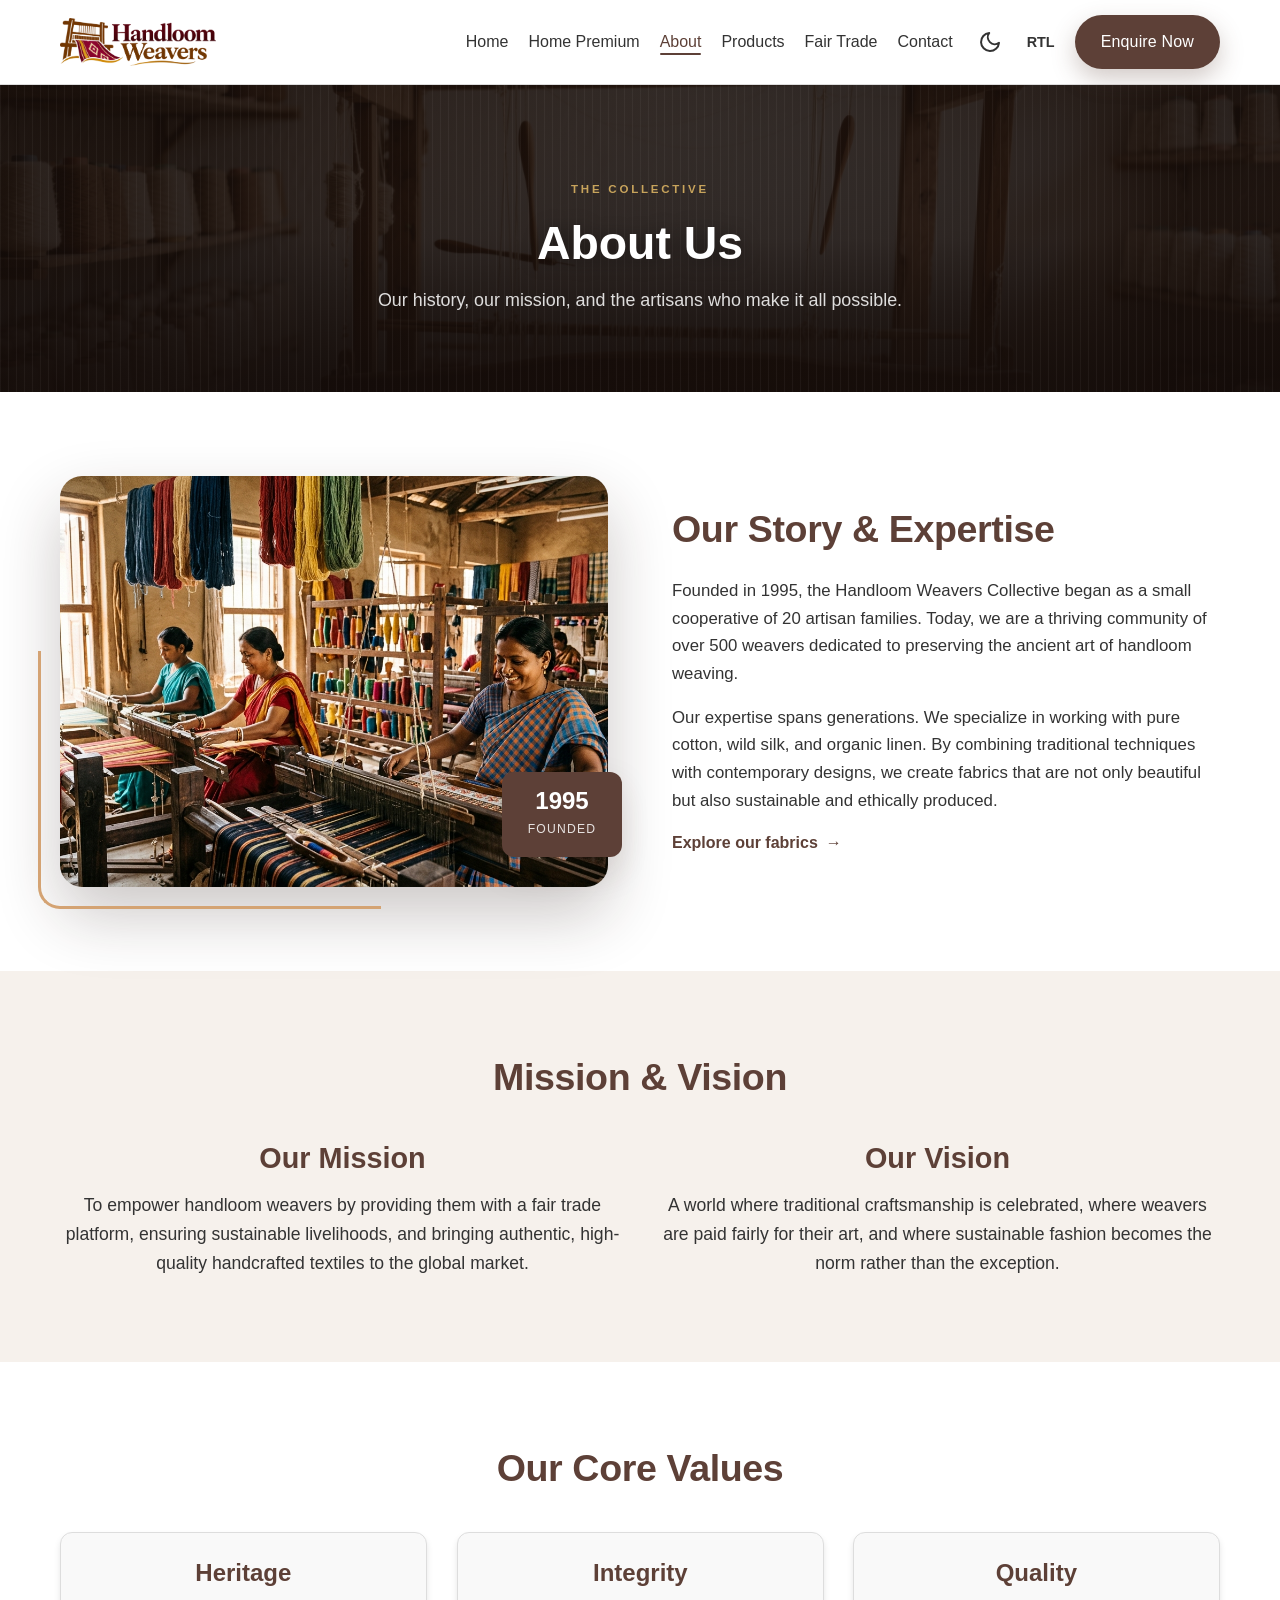
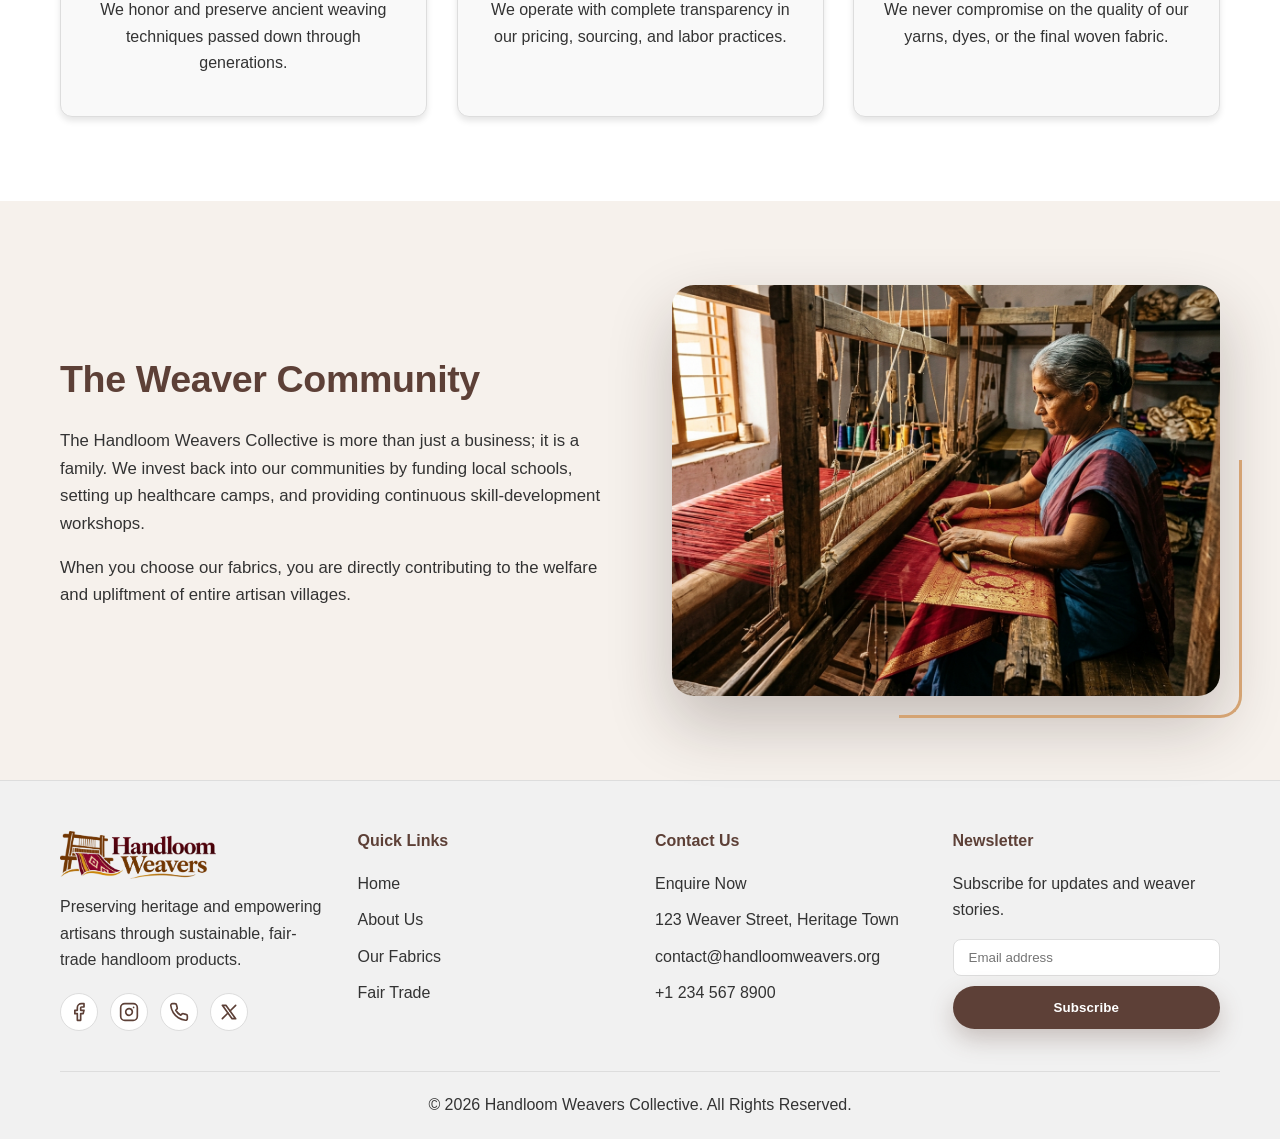
==== commit 6108e1af: "fixedcommit" ====
--- a/about.html
+++ b/about.html
@@ -4,6 +4,8 @@
     <meta charset="UTF-8">
     <meta name="viewport" content="width=device-width, initial-scale=1.0">
     <title>Handloom Weavers Collective - About Us</title>
+    <link rel="icon" type="image/png" href="assets/favicon.png">
+    <link rel="apple-touch-icon" href="assets/favicon.png">
     <script>document.documentElement.classList.add('js');</script>
     <link rel="stylesheet" href="css/style.css">
 </head>
@@ -12,13 +14,7 @@
     <header>
         <div class="container header-inner">
             <a href="index.html" class="logo">
-                <svg xmlns="http://www.webkit.org/2000/svg" width="28" height="28" viewBox="0 0 24 24" fill="none" stroke="currentColor" stroke-width="2" stroke-linecap="round" stroke-linejoin="round">
-                    <path d="M4 22h16a2 2 0 0 0 2-2V4a2 2 0 0 0-2-2H8a2 2 0 0 0-2 2v16a2 2 0 0 1-2 2Zm0 0a2 2 0 0 1-2-2v-9c0-1.1.9-2 2-2h2"/>
-                    <path d="M18 14h-8"/>
-                    <path d="M15 18h-5"/>
-                    <path d="M10 6h8v4h-8V6Z"/>
-                </svg>
-                Handloom Weavers
+                <img src="assets/Handloom Weavers Logo.png" alt="Handloom Weavers" width="1798" height="555">
             </a>
             
             <button class="icon-btn mobile-menu-btn" id="mobile-menu-btn">
@@ -134,7 +130,7 @@
             <div class="footer-grid">
                 <div class="footer-col">
                     <a href="index.html" class="logo" style="margin-bottom: 15px;">
-                        Handloom Weavers
+                        <img src="assets/Handloom Weavers Logo.png" alt="Handloom Weavers" width="1798" height="555">
                     </a>
                     <p>Preserving heritage and empowering artisans through sustainable, fair-trade handloom products.</p>
                     <div class="social-icons">
--- a/css/style.css
+++ b/css/style.css
@@ -63,13 +63,17 @@
 /* ---------- 2. Base, layout & typography ---------- */
 * { box-sizing: border-box; margin: 0; padding: 0; }
 
+html {
+    overflow-x: clip;
+}
+
 body {
     font-family: 'Segoe UI', Tahoma, Geneva, Verdana, sans-serif;
     background-color: var(--bg-color);
     color: var(--text-color);
     line-height: 1.65;
     transition: background-color 0.3s, color 0.3s;
-    overflow-x: hidden;
+    overflow-x: clip;
 }
 
 img { max-width: 100%; }
@@ -101,16 +105,42 @@
     display: flex;
     justify-content: space-between;
     align-items: center;
-    padding: 15px 0;
+    gap: 12px;
+    padding-block: 15px;
 }
 .logo {
-    font-size: 1.5rem;
+    font-size: clamp(1.05rem, 3.8vw, 1.5rem);
     font-weight: bold;
     color: var(--primary-color);
     text-decoration: none;
-    display: flex;
+    display: inline-flex;
     align-items: center;
     gap: 10px;
+    white-space: nowrap;
+    flex-shrink: 0;
+    line-height: 1;
+}
+.logo svg {
+    width: clamp(22px, 5vw, 28px);
+    height: clamp(22px, 5vw, 28px);
+    flex-shrink: 0;
+}
+.logo img {
+    display: block;
+    height: clamp(36px, 5.5vw, 48px);
+    width: auto;
+    max-width: 100%;
+    object-fit: contain;
+    flex-shrink: 0;
+}
+[data-theme="dark"] .logo {
+    background-color: rgba(250, 245, 238, 0.94);
+    padding: 5px 12px;
+    border-radius: var(--radius-sm);
+    box-shadow: 0 2px 8px rgba(0, 0, 0, 0.25);
+}
+[data-theme="dark"] .logo img {
+    height: clamp(32px, 4.8vw, 42px);
 }
 .nav-links {
     display: flex;
@@ -156,6 +186,12 @@
     align-items: center;
     justify-content: center;
     padding: 5px;
+}
+
+/* Hamburger: hidden by default (desktop shows full nav).
+   Shown only below 1100px via the responsive block. */
+.mobile-menu-btn {
+    display: none;
 }
 
 /* ---------- 4. Buttons & pills ---------- */
@@ -217,11 +253,12 @@
     color: #2b1c15;
 }
 
-/* Legacy alias kept so existing markup keeps working on dark heroes */
+/* Legacy alias kept so existing markup keeps working on dark heroes and overlay cards */
 .hero .btn.btn-secondary,
 .hero .btn-outline-light,
 .band .btn.btn-secondary,
-.page-hero .btn.btn-secondary {
+.page-hero .btn.btn-secondary,
+.card--overlay .btn.btn-secondary {
     border-color: rgba(255, 255, 255, 0.65);
     color: #ffffff;
     background-color: rgba(255, 255, 255, 0.08);
@@ -229,7 +266,8 @@
 }
 .hero .btn.btn-secondary:hover,
 .band .btn.btn-secondary:hover,
-.page-hero .btn.btn-secondary:hover {
+.page-hero .btn.btn-secondary:hover,
+.card--overlay .btn.btn-secondary:hover {
     background-color: #ffffff;
     border-color: #ffffff;
     color: #2b1c15;
@@ -260,7 +298,7 @@
     display: flex;
     align-items: center;
     min-height: 620px;
-    padding: clamp(110px, 15vw, 190px) 0 clamp(90px, 12vw, 160px);
+    padding: clamp(84px, 9vw, 130px) 0 clamp(72px, 8vw, 110px);
 }
 
 /* Layer 1 — colour wash that guarantees text contrast + fades the photo edges */
@@ -430,7 +468,7 @@
     background-size: cover;
     background-position: center;
     background-repeat: no-repeat;
-    padding: clamp(80px, 11vw, 130px) 0 clamp(64px, 8vw, 104px);
+    padding: clamp(66px, 7vw, 96px) 0 clamp(56px, 6vw, 84px);
 }
 .page-hero::before {
     content: "";
@@ -485,7 +523,7 @@
     display: flex;
     align-items: center;
     min-height: 640px;
-    padding: clamp(112px, 13vw, 172px) 0 clamp(96px, 11vw, 150px);
+    padding: clamp(84px, 9vw, 130px) 0 clamp(72px, 8vw, 110px);
     color: #fff;
     background-color: #1c120e;
 }
@@ -801,30 +839,50 @@
 }
 
 @media (max-width: 992px) {
+    .hero-home {
+        padding-bottom: 92px;
+    }
     .hero-home__inner {
         grid-template-columns: 1fr;
-        gap: 58px;
+        gap: 50px;
     }
     .hero-home__lead { max-width: none; }
     .hero-home__stage {
         width: 100%;
         max-width: 560px;
         margin-inline: auto;
-        min-height: clamp(380px, 74vw, 500px);
+        min-height: clamp(320px, 72vw, 480px);
     }
 }
 
 @media (max-width: 640px) {
-    .hero-home { padding-top: 104px; }
-    .hero-home__facts > div { padding-inline: 18px; }
-    .hero-home__facts dt { font-size: 1.3rem; }
+    .hero-home {
+        padding-top: 56px;
+        padding-bottom: 88px;
+        min-height: auto;
+    }
+    .hero-home__title { font-size: clamp(2.1rem, 9.5vw, 3rem); }
+    .hero-home__facts {
+        display: grid;
+        grid-template-columns: repeat(3, minmax(0, 1fr));
+        gap: 10px;
+        width: 100%;
+    }
+    .hero-home__facts > div { padding-inline: 10px 4px; }
+    .hero-home__facts dt { font-size: clamp(1.1rem, 4.5vw, 1.35rem); }
+    .hero-home__facts dd { font-size: 0.65rem; letter-spacing: 0.08em; }
     .hero-home__ring { display: none; }
     .hero-home__card--c { display: none; }
+    .hero-home__stage {
+        min-height: clamp(270px, 76vw, 390px);
+    }
     .hero-home__badge {
-        inset-inline-start: 4%;
-        top: auto;
-        bottom: 8%;
+        inset-inline-start: 2%;
+        top: 12%;
+        bottom: auto;
+        padding: 12px 16px;
     }
+    .hero-home__badge strong { font-size: 1.25rem; }
 }
 
 @media (prefers-reduced-motion: reduce) {
@@ -866,10 +924,10 @@
 
 .grid {
     display: grid;
-    grid-template-columns: repeat(auto-fit, minmax(300px, 1fr));
+    grid-template-columns: repeat(auto-fit, minmax(min(100%, 280px), 1fr));
     gap: 30px;
 }
-.grid-2 { grid-template-columns: repeat(auto-fit, minmax(400px, 1fr)); }
+.grid-2 { grid-template-columns: repeat(auto-fit, minmax(min(100%, 360px), 1fr)); }
 
 .card {
     background-color: var(--card-bg);
@@ -889,6 +947,7 @@
     width: 100%;
     height: 250px;
     object-fit: cover;
+    object-position: center 22%;
     border-radius: var(--radius-sm);
     margin-bottom: 18px;
     transition: transform 0.8s cubic-bezier(0.2, 0.7, 0.2, 1);
@@ -913,6 +972,7 @@
     inset: 0;
     width: 100%;
     height: 100%;
+    object-position: center;
     margin: 0;
     border-radius: 0;
 }
@@ -973,6 +1033,7 @@
     height: 100%;
     aspect-ratio: 4 / 3;
     object-fit: cover;
+    object-position: center 25%;
     border-radius: var(--radius-lg);
     box-shadow: var(--shadow-lg);
     transition: transform 0.8s cubic-bezier(0.2, 0.7, 0.2, 1);
@@ -1136,7 +1197,14 @@
     overflow: hidden;
     box-shadow: var(--shadow-lg);
 }
-.wide-figure img { display: block; width: 100%; }
+.wide-figure img {
+    display: block;
+    width: 100%;
+    aspect-ratio: 16 / 9;
+    min-height: 220px;
+    object-fit: cover;
+    object-position: center 30%;
+}
 .wide-figure figcaption {
     position: absolute;
     inset-inline: 0;
@@ -1221,6 +1289,7 @@
     height: 156px;
     border-radius: 50%;
     object-fit: cover;
+    object-position: center 20%;
     margin: 0 auto 20px;
     border: 4px solid var(--secondary-color);
     box-shadow: var(--shadow-md);
@@ -1276,6 +1345,91 @@
     color: var(--primary-color);
     margin-top: 5px;
 }
+.contact-social {
+    margin-top: 28px;
+    padding-top: 24px;
+    border-top: 1px solid var(--border-color);
+}
+.contact-social h4 {
+    color: var(--primary-color);
+    margin-bottom: 12px;
+}
+.contact-social .social-icons {
+    margin-top: 0;
+}
+.contact-social .social-icons a {
+    width: 42px;
+    height: 42px;
+    background-color: var(--card-bg);
+}
+.contact-social .social-icons a:hover {
+    background-color: var(--primary-color);
+    color: var(--bg-color);
+}
+
+.faq-list {
+    max-width: 820px;
+    margin-inline: auto;
+    display: flex;
+    flex-direction: column;
+    gap: 14px;
+}
+.faq-item {
+    background-color: var(--card-bg);
+    border: 1px solid var(--border-color);
+    border-radius: var(--radius);
+    box-shadow: var(--shadow);
+    overflow: hidden;
+    transition: border-color 0.25s ease, box-shadow 0.25s ease;
+}
+.faq-item:hover,
+.faq-item[open] {
+    border-color: var(--secondary-color);
+    box-shadow: var(--shadow-md);
+}
+.faq-question {
+    list-style: none;
+    cursor: pointer;
+    padding: 20px 24px;
+    display: flex;
+    align-items: center;
+    justify-content: space-between;
+    gap: 16px;
+    font-size: 1.12rem;
+    font-weight: 600;
+    color: var(--primary-color);
+    text-align: start;
+    user-select: none;
+}
+.faq-question::-webkit-details-marker { display: none; }
+.faq-question:focus-visible {
+    outline: 2px solid var(--primary-color);
+    outline-offset: -2px;
+    border-radius: var(--radius);
+}
+.faq-chevron {
+    flex: 0 0 auto;
+    color: var(--primary-color);
+    transition: transform 0.25s ease;
+}
+.faq-item[open] .faq-chevron {
+    transform: rotate(180deg);
+}
+.faq-answer {
+    padding: 16px 24px 20px;
+    color: var(--muted-color);
+    border-top: 1px solid var(--border-color);
+    text-align: start;
+}
+.faq-answer p { margin: 0; }
+
+.map-frame {
+    width: 100%;
+    height: clamp(280px, 45vw, 450px);
+    border-radius: var(--radius-sm);
+    overflow: hidden;
+    box-shadow: var(--shadow);
+}
 
 /* ---------- 12. Footer ---------- */
 footer {
@@ -1290,6 +1444,10 @@
     gap: 30px;
     text-align: start;
     margin-bottom: 40px;
+}
+.footer-col {
+    min-width: 0;
+    overflow-wrap: anywhere;
 }
 .footer-col h4 {
     color: var(--primary-color);
@@ -1430,18 +1588,9 @@
 }
 
 /* ---------- 14. Responsive ---------- */
-@media (max-width: 992px) {
-    .hero--editorial .hero__grid { grid-template-columns: 1fr; gap: 42px; }
-    .hero__panel { max-width: 520px; }
-    .split { grid-template-columns: 1fr; }
-    .split--reverse .split__media,
-    .split--reverse .split__body { order: 0; }
-    .split__media--framed::after,
-    .split__media--aligned::after { display: none; }
-    .split__badge { inset-inline-end: 16px; bottom: 16px; }
-}
-
-@media (max-width: 768px) {
+
+/* Nav switches to hamburger at 1100px and below */
+@media (max-width: 1100px) {
     .nav-links {
         display: none;
         flex-direction: column;
@@ -1452,11 +1601,42 @@
         background-color: var(--header-bg);
         padding: 20px;
         border-bottom: 1px solid var(--border-color);
-        box-shadow: 0 4px 6px rgba(0,0,0,0.1);
+        box-shadow: 0 4px 6px rgba(0, 0, 0, 0.1);
+        gap: 16px;
+        max-height: calc(100vh - 68px);
+        overflow-y: auto;
+        z-index: 999;
     }
     .nav-links.active { display: flex; }
+    .nav-links .header-actions {
+        flex-wrap: wrap;
+        justify-content: center;
+        width: 100%;
+        padding-top: 12px;
+        border-top: 1px solid var(--border-color);
+    }
+    .nav-links .header-actions .btn {
+        width: auto;
+        flex: 0 1 auto;
+        min-width: 160px;
+    }
     .mobile-menu-btn { display: block; }
-    .contact-grid { grid-template-columns: 1fr; }
+}
+
+@media (max-width: 992px) {
+    .hero--editorial .hero__grid { grid-template-columns: 1fr; gap: 42px; }
+    .hero__panel { max-width: 520px; }
+    .split { grid-template-columns: 1fr; }
+    .split--reverse .split__media,
+    .split--reverse .split__body { order: 0; }
+    .split__media--framed::after,
+    .split__media--aligned::after { display: none; }
+    .split__badge { inset-inline-end: 16px; bottom: 16px; }
+}
+
+@media (max-width: 768px) {
+    .contact-grid { grid-template-columns: 1fr; gap: 32px; }
+    .grid-2 { grid-template-columns: 1fr; }
 
     .hero { min-height: 520px; }
     .hero--editorial { text-align: center; }
@@ -1470,7 +1650,11 @@
 
     .gallery-mosaic { grid-template-columns: 1fr 1fr; }
     .gallery-mosaic figure:nth-child(2) { margin-top: 0; }
-    .gallery-mosaic figure:nth-child(3) { margin-top: 18px; }
+    .gallery-mosaic figure:nth-child(3) {
+        grid-column: 1 / -1;
+        margin-top: 0;
+    }
+    .gallery-mosaic figure:nth-child(3) img { aspect-ratio: 16 / 9; }
 
     .split__media img { aspect-ratio: 4 / 3; }
     section { padding: 62px 0; }
@@ -1479,12 +1663,26 @@
 
 @media (max-width: 560px) {
     .gallery-mosaic { grid-template-columns: 1fr; }
-    .gallery-mosaic figure:nth-child(3) { margin-top: 0; }
-    .gallery-mosaic img { aspect-ratio: 4 / 3; }
+    .gallery-mosaic figure:nth-child(3) { grid-column: auto; margin-top: 0; }
+    .gallery-mosaic img,
+    .gallery-mosaic figure:nth-child(3) img { aspect-ratio: 4 / 3; }
     .card--overlay { min-height: 320px; }
     .btn { width: 100%; }
     .hero-actions { flex-direction: column; }
+    .hero__panel { padding: 22px 18px; }
+    .hero__panel-stats { gap: 12px; }
+    .hero__panel-stats strong { font-size: 1.35rem; }
+    .wide-figure figcaption { padding: 14px 16px; font-size: 0.85rem; }
+    .back-to-top { bottom: 18px; right: 18px; }
+    [dir="rtl"] .back-to-top { right: auto; left: 18px; }
     .trust-pills { font-size: 0.75rem; }
+    .faq-question { padding: 16px 18px; font-size: 1.02rem; }
+    .faq-answer { padding: 14px 18px 18px; }
+}
+
+@media (max-width: 400px) {
+    .container { padding: 0 16px; }
+    .logo { gap: 8px; }
 }
 
 /* RTL support */
